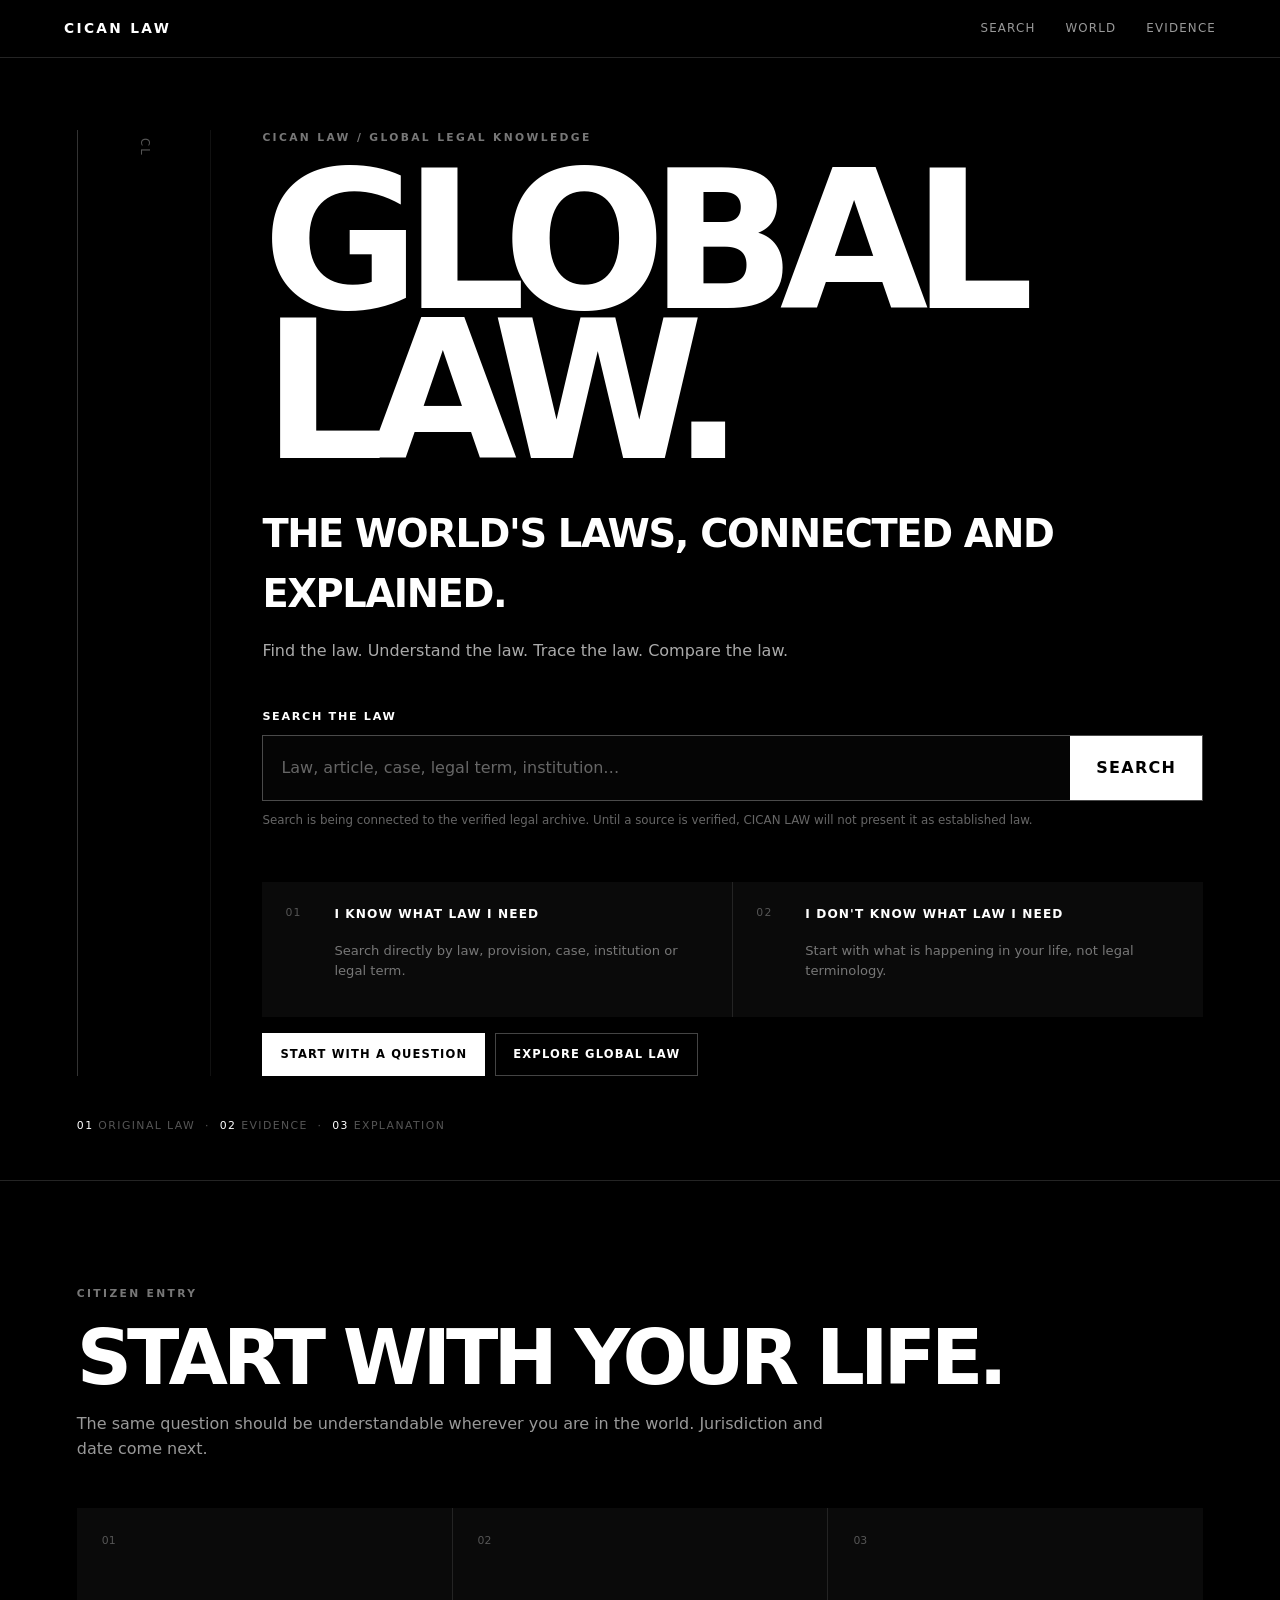
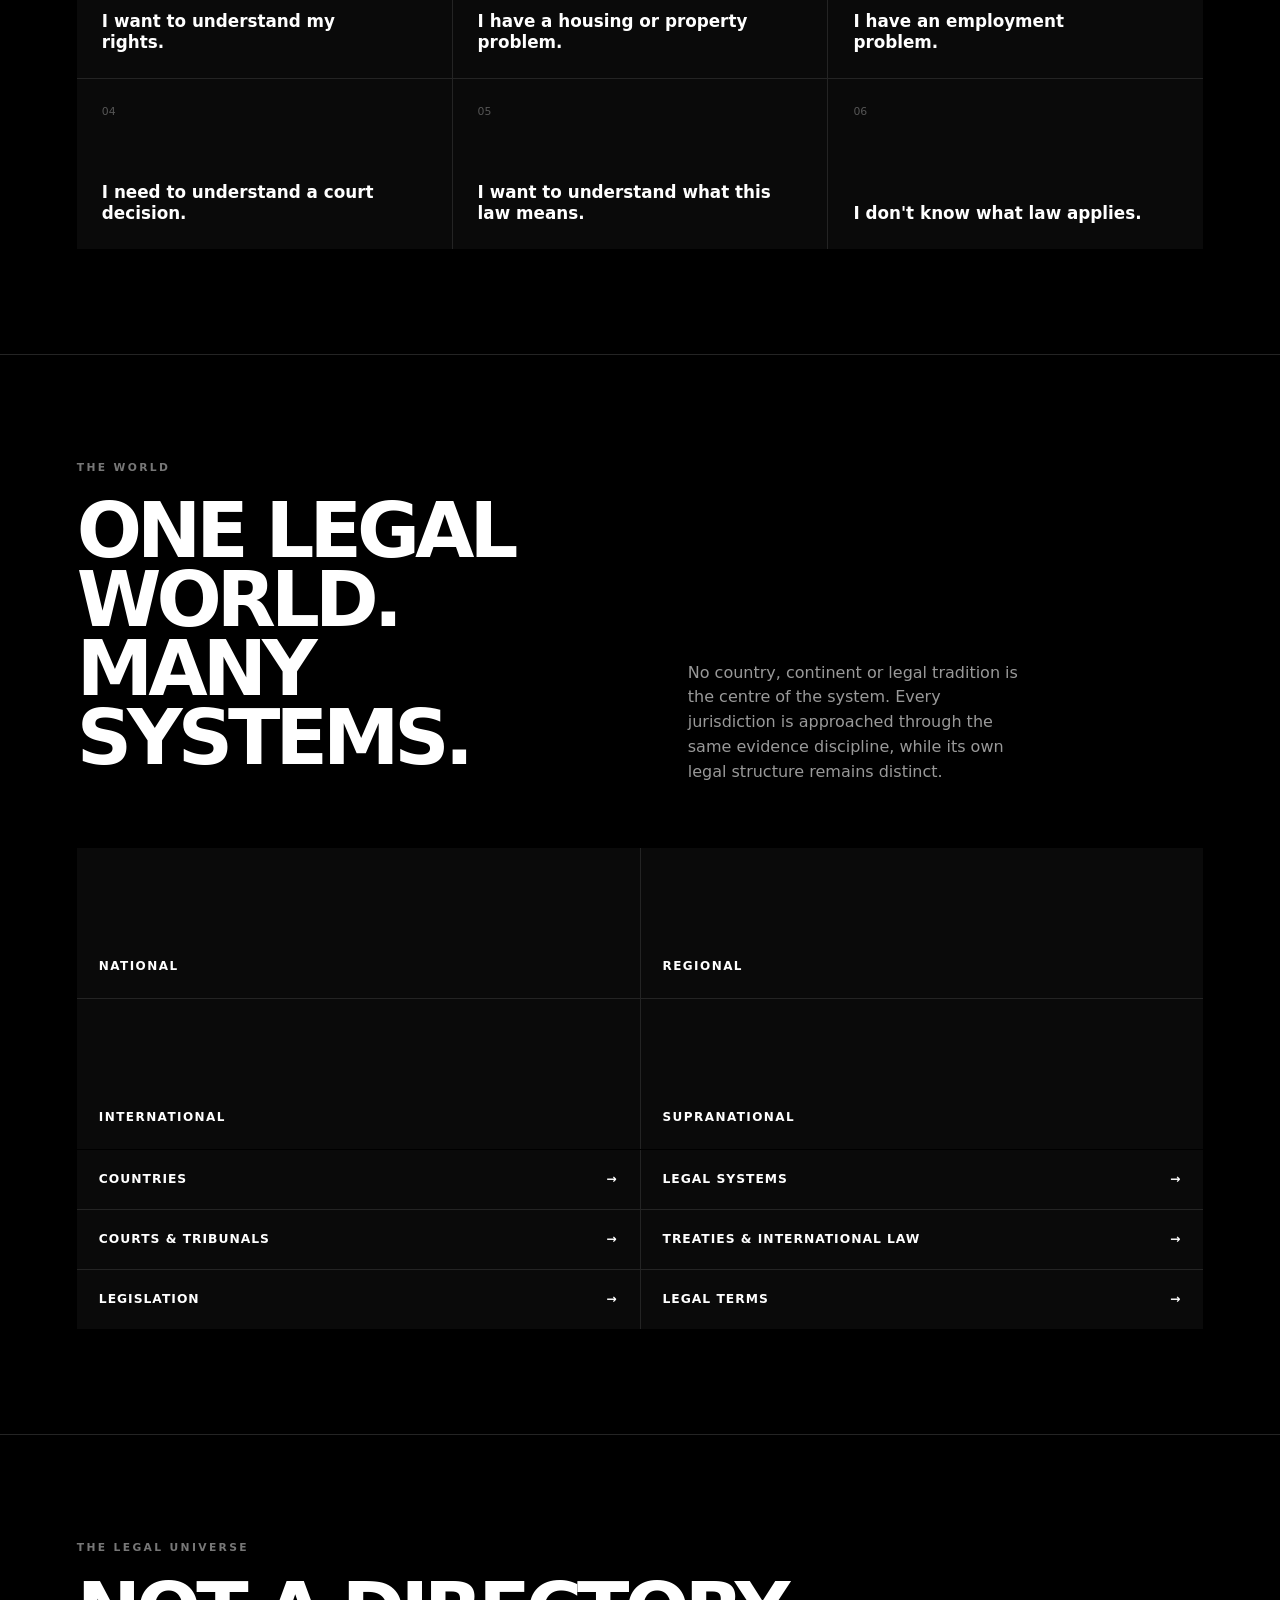
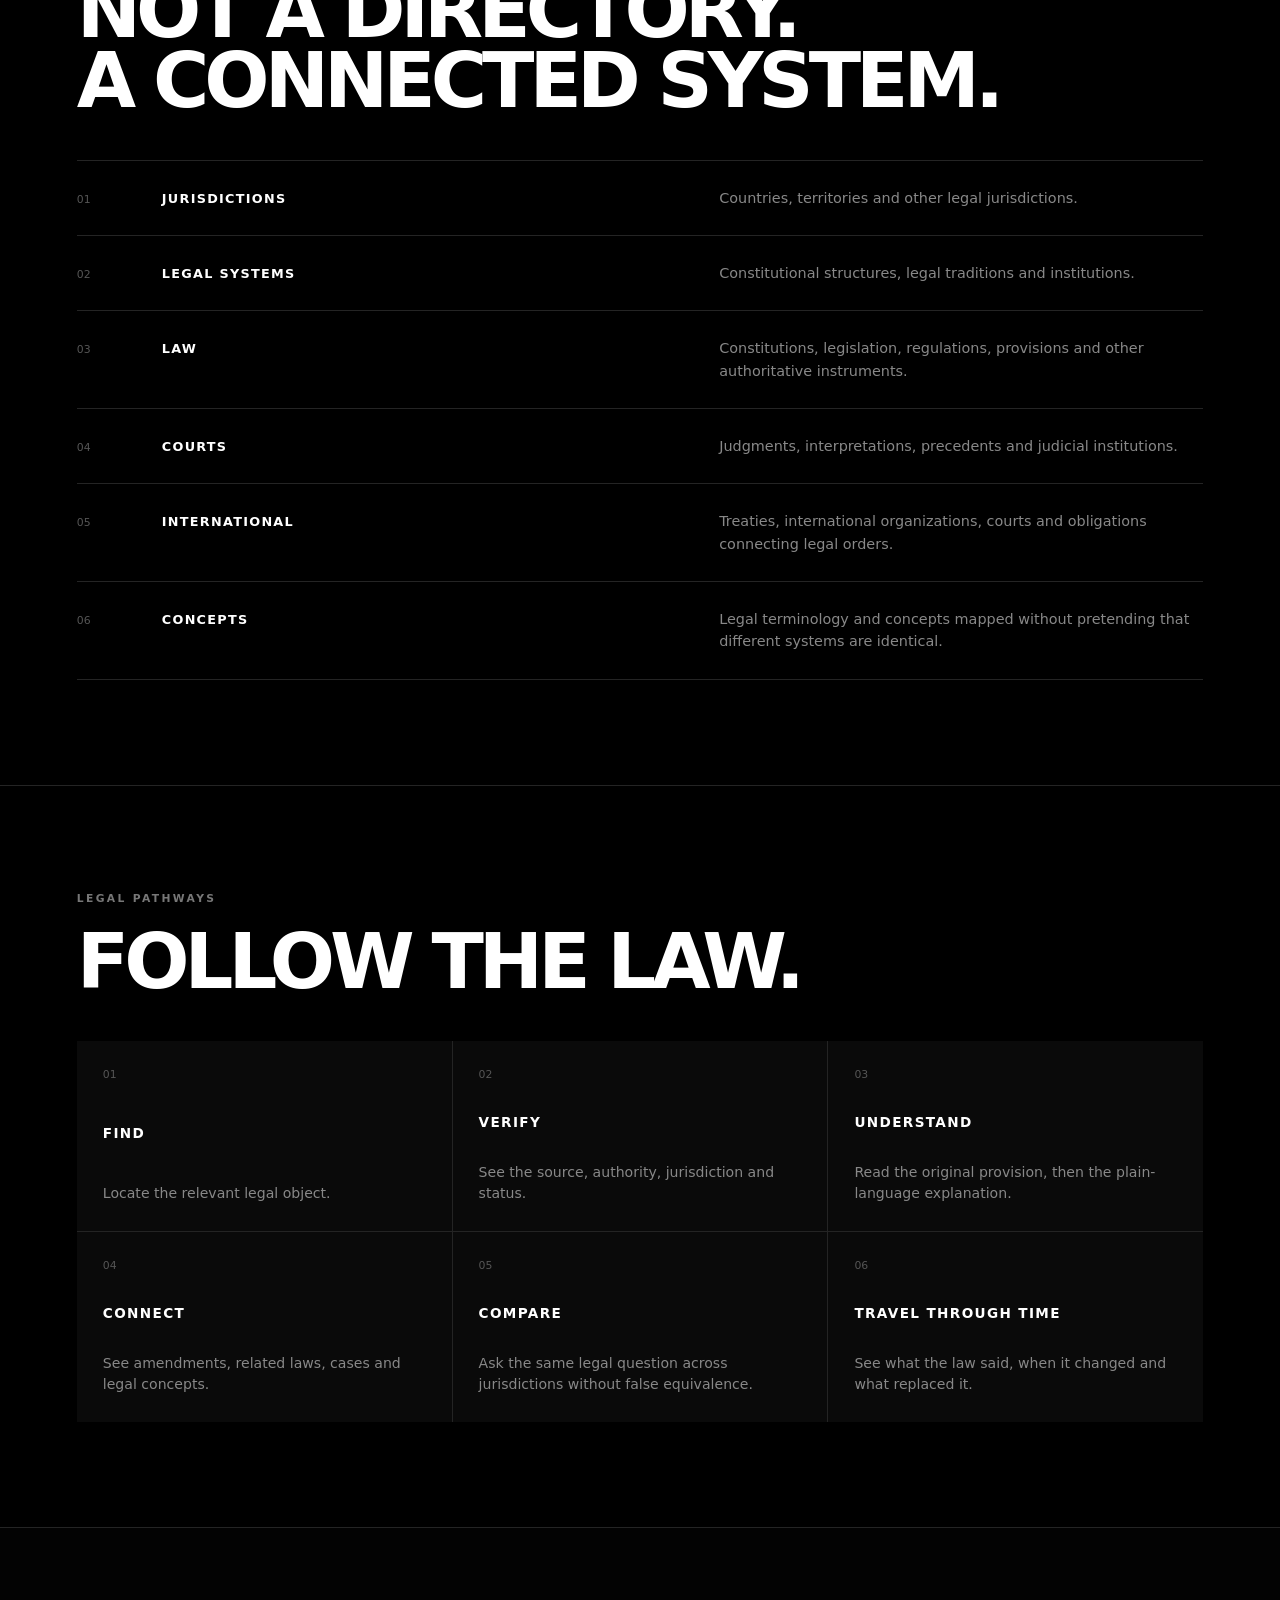
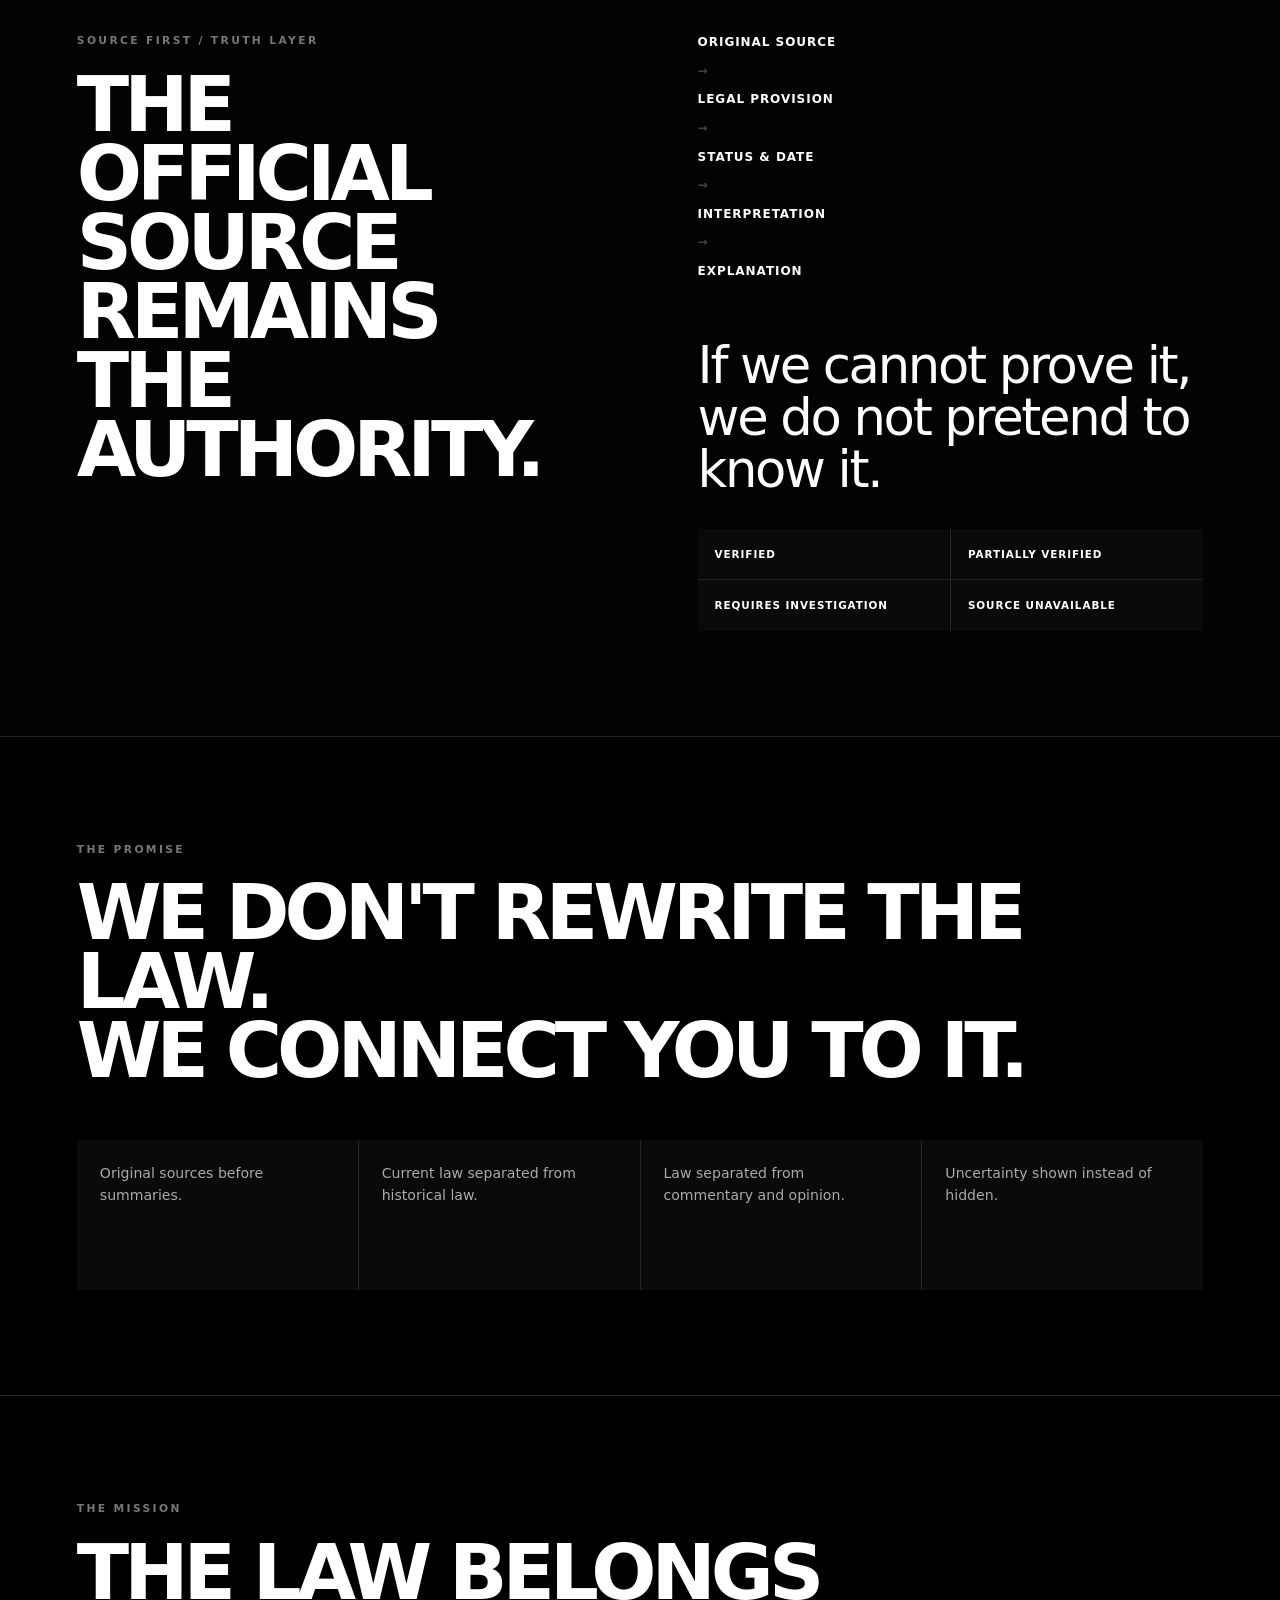
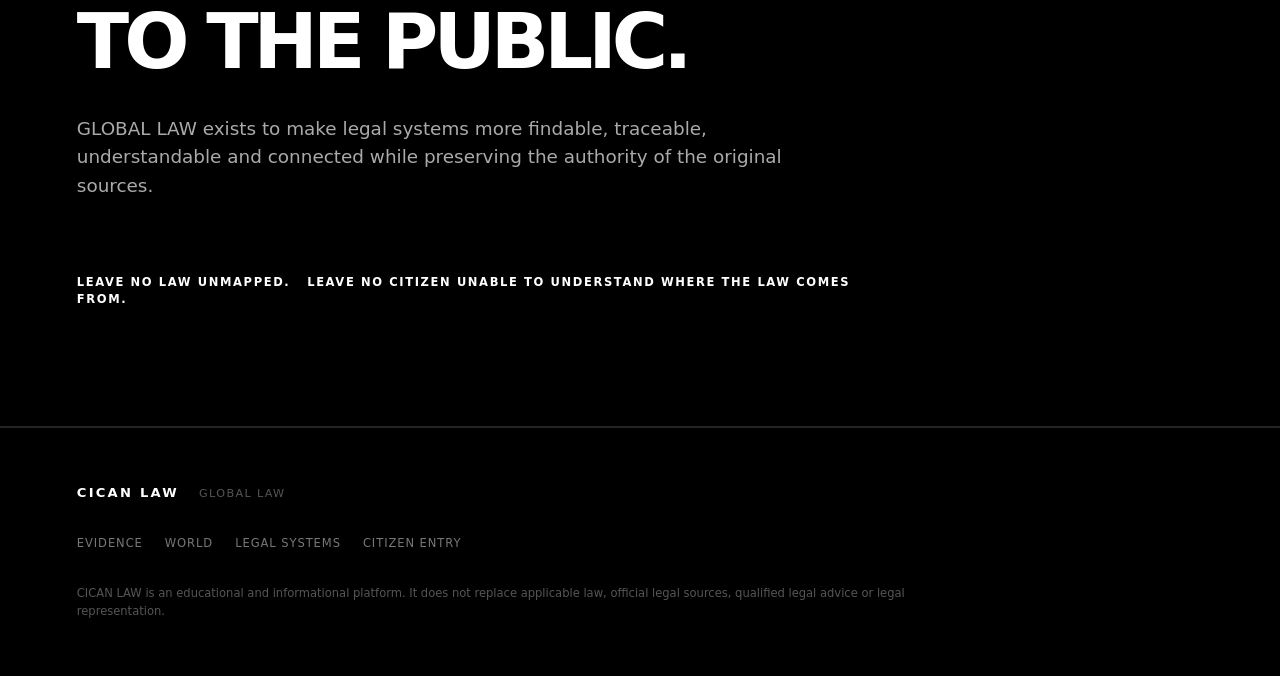
==== website/index.html @ ad29444d "Redesign CICAN LAW landing page as a truly global entry point" ====
<!doctype html>
<html lang="en">
<head>
  <meta charset="utf-8">
  <meta name="viewport" content="width=device-width, initial-scale=1">
  <meta name="description" content="CICAN LAW — GLOBAL LAW. The world's laws, connected and explained.">
  <meta name="theme-color" content="#000000">
  <meta property="og:title" content="CICAN LAW — GLOBAL LAW">
  <meta property="og:description" content="The world's laws, connected and explained.">
  <meta property="og:type" content="website">
  <title>CICAN LAW — GLOBAL LAW</title>
  <link rel="stylesheet" href="./styles.css">
</head>
<body>
  <a class="skip-link" href="#main">Skip to content</a>

  <header class="site-header">
    <a class="brand" href="./" aria-label="CICAN LAW home">CICAN LAW</a>
    <nav aria-label="Primary navigation">
      <a href="#search">Search</a>
      <a href="#world">World</a>
      <a href="#method">Evidence</a>
    </nav>
  </header>

  <main id="main">
    <section class="hero" aria-labelledby="hero-title">
      <div class="hero-grid">
        <div class="hero-mark" aria-hidden="true"><span>CL</span></div>
        <div class="hero-content">
          <p class="eyebrow">CICAN LAW / GLOBAL LEGAL KNOWLEDGE</p>
          <h1 id="hero-title">GLOBAL<br>LAW.</h1>
          <p class="hero-subtitle">THE WORLD'S LAWS, CONNECTED AND EXPLAINED.</p>
          <p class="hero-copy">Find the law. Understand the law. Trace the law. Compare the law.</p>

          <form id="search" class="search-console" role="search">
            <label for="law-search">Search the law</label>
            <div class="search-row">
              <input id="law-search" name="q" type="search" autocomplete="off" placeholder="Law, article, case, legal term, institution…" aria-describedby="search-note">
              <button type="submit">SEARCH</button>
            </div>
            <p id="search-note" class="search-note">Search is being connected to the verified legal archive. Until a source is verified, CICAN LAW will not present it as established law.</p>
            <p id="search-result" class="search-result" role="status" aria-live="polite"></p>
          </form>

          <div class="entry-modes" aria-label="Choose how to begin">
            <button class="entry-card" data-entry="search">
              <span class="entry-number">01</span>
              <strong>I KNOW WHAT LAW I NEED</strong>
              <span>Search directly by law, provision, case, institution or legal term.</span>
            </button>
            <button class="entry-card" data-entry="question">
              <span class="entry-number">02</span>
              <strong>I DON'T KNOW WHAT LAW I NEED</strong>
              <span>Start with what is happening in your life, not legal terminology.</span>
            </button>
          </div>

          <div class="hero-actions">
            <a class="button button-primary" href="#question">START WITH A QUESTION</a>
            <a class="button" href="#world">EXPLORE GLOBAL LAW</a>
          </div>
        </div>
      </div>
      <p class="trust-line"><span>01</span> ORIGINAL LAW &nbsp;·&nbsp; <span>02</span> EVIDENCE &nbsp;·&nbsp; <span>03</span> EXPLANATION</p>
    </section>

    <section id="question" class="section question-section" aria-labelledby="question-title">
      <div class="section-heading">
        <p class="eyebrow">CITIZEN ENTRY</p>
        <h2 id="question-title">START WITH YOUR LIFE.</h2>
        <p>The same question should be understandable wherever you are in the world. Jurisdiction and date come next.</p>
      </div>
      <div class="question-grid">
        <button class="question-card" data-query="I want to understand my rights"><span>01</span><strong>I want to understand my rights.</strong></button>
        <button class="question-card" data-query="I have a housing or property problem"><span>02</span><strong>I have a housing or property problem.</strong></button>
        <button class="question-card" data-query="I have an employment problem"><span>03</span><strong>I have an employment problem.</strong></button>
        <button class="question-card" data-query="I need to understand a court decision"><span>04</span><strong>I need to understand a court decision.</strong></button>
        <button class="question-card" data-query="I want to understand what this law means"><span>05</span><strong>I want to understand what this law means.</strong></button>
        <button class="question-card" data-query="I need to know what law applies to my situation"><span>06</span><strong>I don't know what law applies.</strong></button>
      </div>
    </section>

    <section id="world" class="section world-section" aria-labelledby="world-title">
      <div class="section-heading split-heading">
        <div>
          <p class="eyebrow">THE WORLD</p>
          <h2 id="world-title">ONE LEGAL WORLD.<br>MANY SYSTEMS.</h2>
        </div>
        <p>No country, continent or legal tradition is the centre of the system. Every jurisdiction is approached through the same evidence discipline, while its own legal structure remains distinct.</p>
      </div>
      <div class="world-map" aria-label="Global legal navigation">
        <div class="world-axis">NATIONAL</div>
        <div class="world-axis">REGIONAL</div>
        <div class="world-axis">INTERNATIONAL</div>
        <div class="world-axis">SUPRANATIONAL</div>
      </div>
      <div class="world-links">
        <a href="#legal-systems">COUNTRIES <span>→</span></a>
        <a href="#legal-systems">LEGAL SYSTEMS <span>→</span></a>
        <a href="#legal-systems">COURTS &amp; TRIBUNALS <span>→</span></a>
        <a href="#legal-systems">TREATIES &amp; INTERNATIONAL LAW <span>→</span></a>
        <a href="#legal-systems">LEGISLATION <span>→</span></a>
        <a href="#legal-systems">LEGAL TERMS <span>→</span></a>
      </div>
    </section>

    <section id="legal-systems" class="section systems-section" aria-labelledby="systems-title">
      <p class="eyebrow">THE LEGAL UNIVERSE</p>
      <h2 id="systems-title">NOT A DIRECTORY.<br>A CONNECTED SYSTEM.</h2>
      <div class="system-list">
        <div class="system-row"><span>01</span><strong>JURISDICTIONS</strong><p>Countries, territories and other legal jurisdictions.</p></div>
        <div class="system-row"><span>02</span><strong>LEGAL SYSTEMS</strong><p>Constitutional structures, legal traditions and institutions.</p></div>
        <div class="system-row"><span>03</span><strong>LAW</strong><p>Constitutions, legislation, regulations, provisions and other authoritative instruments.</p></div>
        <div class="system-row"><span>04</span><strong>COURTS</strong><p>Judgments, interpretations, precedents and judicial institutions.</p></div>
        <div class="system-row"><span>05</span><strong>INTERNATIONAL</strong><p>Treaties, international organizations, courts and obligations connecting legal orders.</p></div>
        <div class="system-row"><span>06</span><strong>CONCEPTS</strong><p>Legal terminology and concepts mapped without pretending that different systems are identical.</p></div>
      </div>
    </section>

    <section class="section pathways" aria-labelledby="pathways-title">
      <div class="section-heading">
        <p class="eyebrow">LEGAL PATHWAYS</p>
        <h2 id="pathways-title">FOLLOW THE LAW.</h2>
      </div>
      <div class="path-grid">
        <div><span>01</span><b>FIND</b><p>Locate the relevant legal object.</p></div>
        <div><span>02</span><b>VERIFY</b><p>See the source, authority, jurisdiction and status.</p></div>
        <div><span>03</span><b>UNDERSTAND</b><p>Read the original provision, then the plain-language explanation.</p></div>
        <div><span>04</span><b>CONNECT</b><p>See amendments, related laws, cases and legal concepts.</p></div>
        <div><span>05</span><b>COMPARE</b><p>Ask the same legal question across jurisdictions without false equivalence.</p></div>
        <div><span>06</span><b>TRAVEL THROUGH TIME</b><p>See what the law said, when it changed and what replaced it.</p></div>
      </div>
    </section>

    <section id="method" class="section evidence" aria-labelledby="evidence-title">
      <div class="evidence-layout">
        <div>
          <p class="eyebrow">SOURCE FIRST / TRUTH LAYER</p>
          <h2 id="evidence-title">THE OFFICIAL SOURCE REMAINS THE AUTHORITY.</h2>
        </div>
        <div>
          <p class="evidence-chain"><span>ORIGINAL SOURCE</span><i>→</i><span>LEGAL PROVISION</span><i>→</i><span>STATUS &amp; DATE</span><i>→</i><span>INTERPRETATION</span><i>→</i><span>EXPLANATION</span></p>
          <p class="large-note">If we cannot prove it, we do not pretend to know it.</p>
          <div class="status-grid">
            <span>VERIFIED</span><span>PARTIALLY VERIFIED</span><span>REQUIRES INVESTIGATION</span><span>SOURCE UNAVAILABLE</span>
          </div>
        </div>
      </div>
    </section>

    <section class="section promise" aria-labelledby="promise-title">
      <p class="eyebrow">THE PROMISE</p>
      <h2 id="promise-title">WE DON'T REWRITE THE LAW.<br>WE CONNECT YOU TO IT.</h2>
      <div class="promise-grid">
        <p>Original sources before summaries.</p>
        <p>Current law separated from historical law.</p>
        <p>Law separated from commentary and opinion.</p>
        <p>Uncertainty shown instead of hidden.</p>
      </div>
    </section>

    <section class="section mission" aria-labelledby="mission-title">
      <p class="eyebrow">THE MISSION</p>
      <h2 id="mission-title">THE LAW BELONGS<br>TO THE PUBLIC.</h2>
      <p>GLOBAL LAW exists to make legal systems more findable, traceable, understandable and connected while preserving the authority of the original sources.</p>
      <p class="mission-line">LEAVE NO LAW UNMAPPED. &nbsp; LEAVE NO CITIZEN UNABLE TO UNDERSTAND WHERE THE LAW COMES FROM.</p>
    </section>
  </main>

  <footer class="site-footer">
    <div class="footer-brand">
      <strong>CICAN LAW</strong>
      <span>GLOBAL LAW</span>
    </div>
    <nav aria-label="Footer navigation">
      <a href="#method">Evidence</a><a href="#world">World</a><a href="#legal-systems">Legal systems</a><a href="#question">Citizen entry</a>
    </nav>
    <p class="disclaimer">CICAN LAW is an educational and informational platform. It does not replace applicable law, official legal sources, qualified legal advice or legal representation.</p>
  </footer>
  <script src="./app.js"></script>
</body>
</html>
---- website/styles.css ----
:root{color-scheme:dark;--bg:#000;--fg:#fff;--muted:#a0a0a0;--dim:#686868;--line:#242424;--soft:#0a0a0a;--soft2:#0f0f0f}
*{box-sizing:border-box}
html{scroll-behavior:smooth}
body{margin:0;background:var(--bg);color:var(--fg);font-family:Inter,ui-sans-serif,system-ui,-apple-system,BlinkMacSystemFont,"Segoe UI",sans-serif;line-height:1.55}
a,button,input{font:inherit}a{color:inherit;text-decoration:none}button{color:inherit}
:focus-visible{outline:2px solid #fff;outline-offset:4px}
.skip-link{position:fixed;left:16px;top:-60px;z-index:100;padding:10px 14px;background:#fff;color:#000;font-weight:800}.skip-link:focus{top:16px}
.site-header{position:sticky;top:0;z-index:20;display:flex;justify-content:space-between;align-items:center;padding:18px 5vw;border-bottom:1px solid var(--line);background:rgba(0,0,0,.92);backdrop-filter:blur(12px)}
.brand{font-weight:850;letter-spacing:.17em;font-size:.86rem}.site-header nav{display:flex;gap:30px;color:#999;font-size:.74rem;text-transform:uppercase;letter-spacing:.1em}.site-header nav a:hover{color:#fff}
main{max-width:1440px;margin:auto}
.hero{min-height:calc(100vh - 65px);display:flex;flex-direction:column;justify-content:center;padding:8vh 6vw 5vh;border-bottom:1px solid var(--line)}
.hero-grid{display:grid;grid-template-columns:minmax(70px,1fr) minmax(0,7fr);gap:4vw;align-items:end}.hero-mark{align-self:stretch;min-height:420px;border-left:1px solid #333;border-right:1px solid #111;display:flex;align-items:flex-start;justify-content:center;padding-top:8px}.hero-mark span{font-size:.72rem;letter-spacing:.2em;color:#555;writing-mode:vertical-rl}
.hero-content{max-width:1100px}.eyebrow{margin:0 0 20px;color:#777;font-size:.67rem;font-weight:800;letter-spacing:.22em}.hero h1{margin:0;font-size:clamp(5.2rem,15vw,13rem);line-height:.78;letter-spacing:-.085em;font-weight:850}.hero-subtitle{max-width:900px;margin:38px 0 8px;font-size:clamp(1.35rem,3vw,2.55rem);font-weight:650;letter-spacing:-.035em}.hero-copy{color:#aaa;font-size:1rem}.search-console{max-width:980px;margin-top:44px}.search-console label{display:block;margin-bottom:9px;font-size:.7rem;font-weight:800;letter-spacing:.15em;text-transform:uppercase}.search-row{display:flex;border:1px solid #4a4a4a;background:#050505;transition:border-color .2s}.search-row:focus-within{border-color:#fff}.search-row input{min-width:0;flex:1;padding:20px 18px;background:transparent;color:#fff;border:0;outline:0}.search-row input::placeholder{color:#666}.search-row button{padding:0 26px;background:#fff;color:#000;border:0;font-weight:850;letter-spacing:.08em;cursor:pointer}.search-row button:hover{background:#ddd}.search-note{max-width:800px;margin:10px 0 0;color:#666;font-size:.74rem}.search-result{min-height:1.2em;margin:8px 0 0;color:#fff;font-size:.82rem}
.entry-modes{display:grid;grid-template-columns:repeat(2,minmax(0,1fr));gap:1px;background:var(--line);max-width:980px;margin-top:28px}.entry-card{min-height:135px;padding:23px;text-align:left;border:0;background:var(--soft);display:grid;grid-template-columns:34px 1fr;grid-template-rows:auto auto;column-gap:15px;cursor:pointer}.entry-card:hover{background:var(--soft2)}.entry-number{grid-row:1/3;color:#555;font-size:.68rem;letter-spacing:.12em}.entry-card strong{font-size:.76rem;letter-spacing:.09em}.entry-card span:last-child{color:#777;font-size:.82rem;margin-top:5px}
.hero-actions{display:flex;flex-wrap:wrap;gap:10px;margin-top:16px}.button{display:inline-block;padding:12px 17px;border:1px solid #444;font-size:.72rem;font-weight:850;letter-spacing:.1em}.button-primary{background:#fff;color:#000;border-color:#fff}.button:hover{border-color:#fff}.trust-line{margin:42px 0 0;color:#555;font-size:.68rem;letter-spacing:.13em}.trust-line span{color:#fff}
.section{padding:105px 6vw;border-bottom:1px solid var(--line)}.section-heading{max-width:950px}.section h2{margin:0 0 20px;font-size:clamp(2.8rem,6vw,6rem);line-height:.9;letter-spacing:-.065em}.section-heading>p:not(.eyebrow),.section>p:not(.eyebrow){max-width:780px;color:#999}
.question-grid{display:grid;grid-template-columns:repeat(3,minmax(0,1fr));gap:1px;background:var(--line);margin-top:46px}.question-card{min-height:170px;padding:25px;background:var(--soft);border:0;text-align:left;cursor:pointer;display:flex;flex-direction:column;justify-content:space-between}.question-card:hover{background:var(--soft2)}.question-card span{color:#555;font-size:.68rem}.question-card strong{max-width:300px;font-size:1.05rem;line-height:1.25}
.split-heading{display:grid;grid-template-columns:1.2fr .8fr;gap:8vw;align-items:end}.split-heading>p{margin:0 0 8px}
.world-map{display:grid;grid-template-columns:repeat(4,1fr);gap:1px;background:var(--line);margin-top:55px}.world-axis{min-height:150px;padding:22px;background:var(--soft);display:flex;align-items:flex-end;font-size:.75rem;font-weight:800;letter-spacing:.12em}.world-axis:nth-child(1){grid-column:span 2}.world-axis:nth-child(2){grid-column:span 2}.world-axis:nth-child(3){grid-column:span 2}.world-axis:nth-child(4){grid-column:span 2}
.world-links{display:grid;grid-template-columns:repeat(2,1fr);margin-top:1px;background:var(--line);gap:1px}.world-links a{padding:20px 22px;background:var(--soft);font-size:.77rem;font-weight:800;letter-spacing:.08em;display:flex;justify-content:space-between}.world-links a:hover{background:var(--soft2)}
.system-list{margin-top:45px;border-top:1px solid var(--line)}.system-row{display:grid;grid-template-columns:60px 1.1fr 1fr;gap:25px;padding:26px 0;border-bottom:1px solid var(--line);align-items:baseline}.system-row>span{color:#555;font-size:.68rem}.system-row strong{font-size:.8rem;letter-spacing:.1em}.system-row p{margin:0;color:#888;max-width:520px;font-size:.9rem}
.path-grid{display:grid;grid-template-columns:repeat(3,1fr);gap:1px;background:var(--line);margin-top:45px}.path-grid div{min-height:190px;padding:26px;background:var(--soft);display:flex;flex-direction:column;justify-content:space-between}.path-grid span{color:#555;font-size:.68rem}.path-grid b{font-size:.85rem;letter-spacing:.1em}.path-grid p{margin:0;color:#888;font-size:.88rem}
.evidence{background:#030303}.evidence-layout{display:grid;grid-template-columns:1fr 1fr;gap:9vw}.evidence-chain{display:flex;flex-direction:column;gap:10px;margin:0;color:#fff;font-size:.75rem;font-weight:800;letter-spacing:.08em}.evidence-chain i{font-style:normal;color:#444}.large-note{font-size:clamp(1.9rem,4vw,3.8rem);line-height:1.02;letter-spacing:-.045em;margin:58px 0 34px}.status-grid{display:grid;grid-template-columns:repeat(2,1fr);gap:1px;background:var(--line)}.status-grid span{padding:17px;background:var(--soft);font-size:.65rem;font-weight:850;letter-spacing:.09em}
.promise h2{max-width:1100px}.promise-grid{display:grid;grid-template-columns:repeat(4,1fr);gap:1px;background:var(--line);margin-top:55px}.promise-grid p{margin:0;min-height:150px;padding:23px;background:var(--soft);font-size:.88rem;color:#aaa}
.mission{min-height:70vh;display:flex;flex-direction:column;justify-content:center}.mission>p:not(.eyebrow){max-width:780px;font-size:1.15rem;color:#aaa}.mission-line{margin-top:55px!important;color:#fff!important;font-size:.72rem!important;font-weight:800;letter-spacing:.14em}
.site-footer{padding:55px 6vw;color:#777;border-top:1px solid var(--line)}.footer-brand{display:flex;align-items:baseline;gap:20px}.footer-brand strong{color:#fff;letter-spacing:.17em;font-size:.82rem}.footer-brand span{font-size:.7rem;letter-spacing:.12em;color:#555}.site-footer nav{display:flex;flex-wrap:wrap;gap:22px;margin:32px 0;font-size:.72rem;text-transform:uppercase;letter-spacing:.08em}.site-footer nav a:hover{color:#fff}.disclaimer{max-width:900px;margin:0;color:#555;font-size:.72rem}
@media(max-width:850px){.hero-grid{grid-template-columns:1fr}.hero-mark{display:none}.split-heading,.evidence-layout{grid-template-columns:1fr;gap:35px}.question-grid,.path-grid{grid-template-columns:repeat(2,1fr)}.promise-grid{grid-template-columns:repeat(2,1fr)}}
@media(max-width:620px){.site-header{padding:16px 5vw}.site-header nav{display:none}.hero{min-height:calc(100vh - 57px);padding-top:70px}.hero h1{font-size:clamp(4.4rem,22vw,7rem)}.hero-subtitle{margin-top:30px}.search-row{display:block}.search-row button{width:100%;padding:16px}.entry-modes,.question-grid,.path-grid,.promise-grid,.world-links{grid-template-columns:1fr}.world-map{grid-template-columns:1fr 1fr}.world-axis:nth-child(n){grid-column:span 1}.world-axis{min-height:120px}.system-row{grid-template-columns:36px 1fr}.system-row p{grid-column:2}.status-grid{grid-template-columns:1fr}.section{padding:72px 5vw}.section h2{font-size:clamp(2.6rem,13vw,4.8rem)}.evidence-chain{gap:8px}.mission-line{line-height:1.8}}
@media(prefers-reduced-motion:reduce){html{scroll-behavior:auto}}
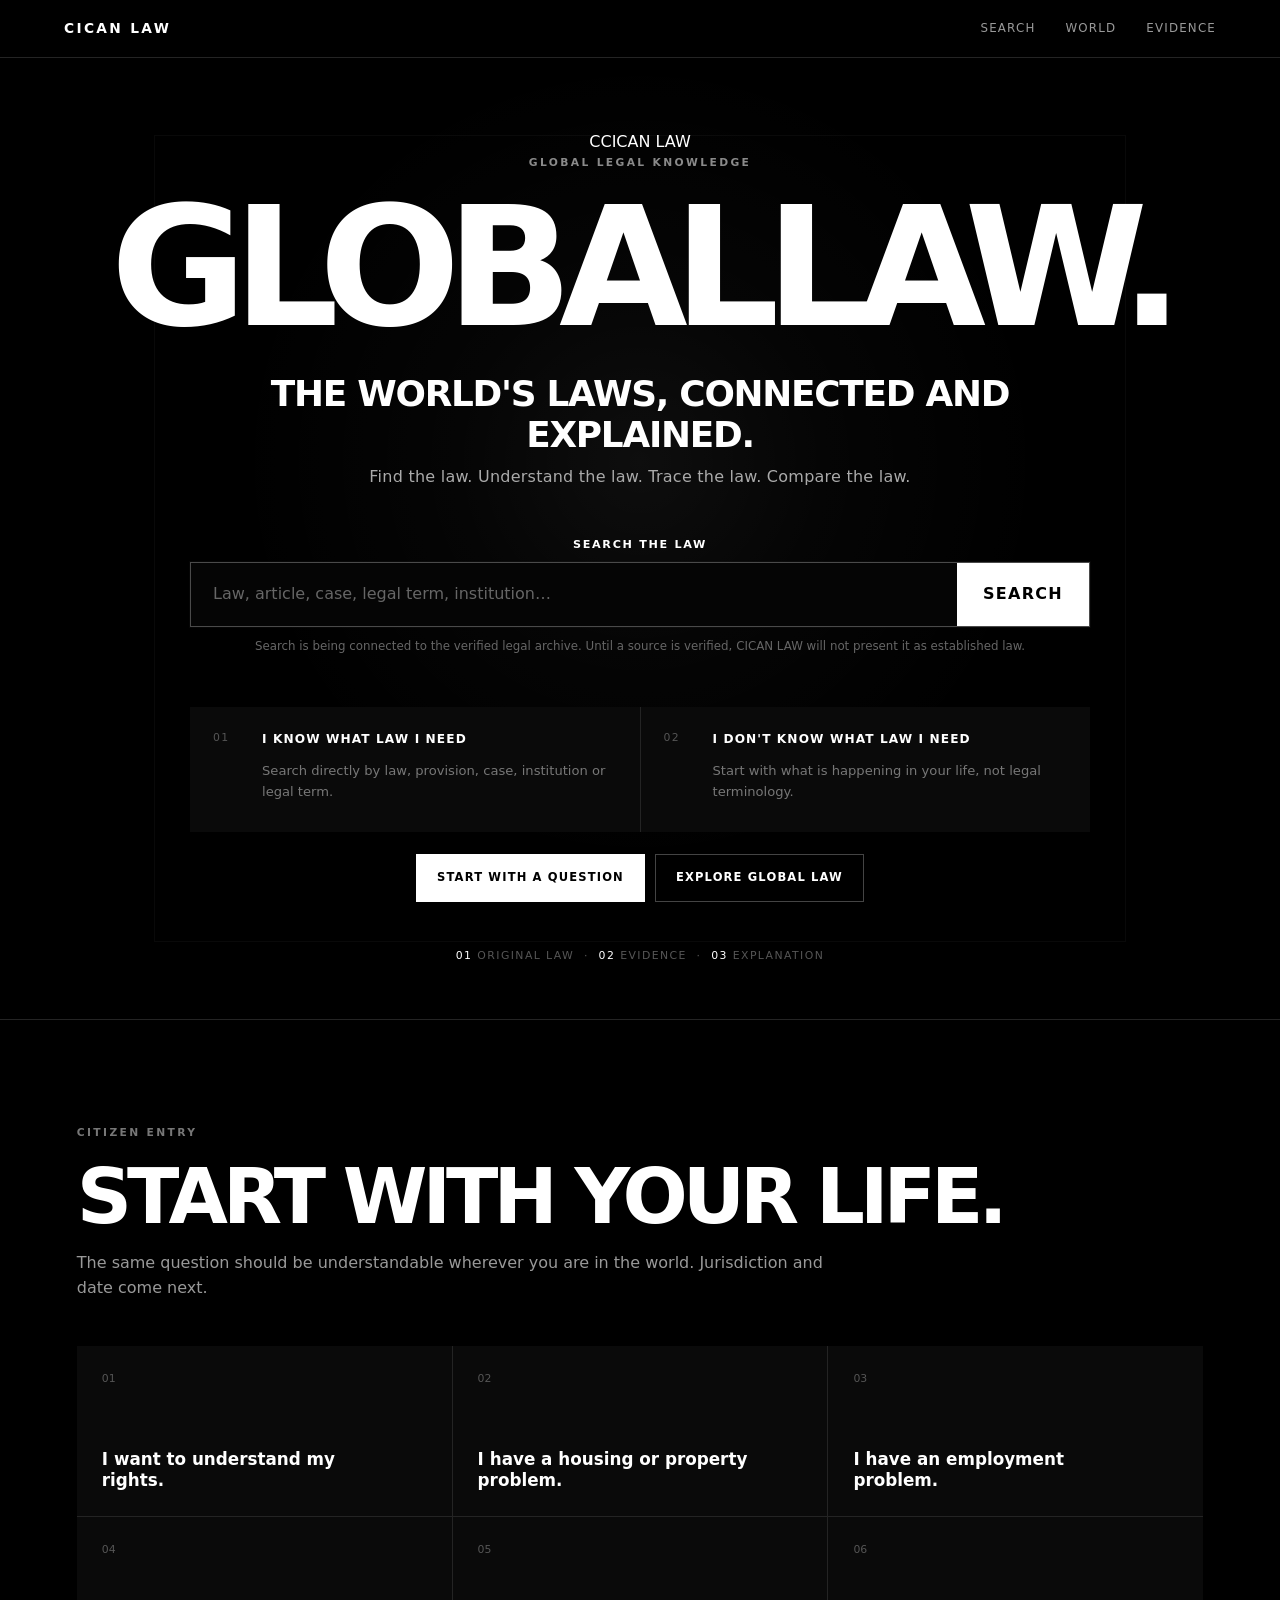
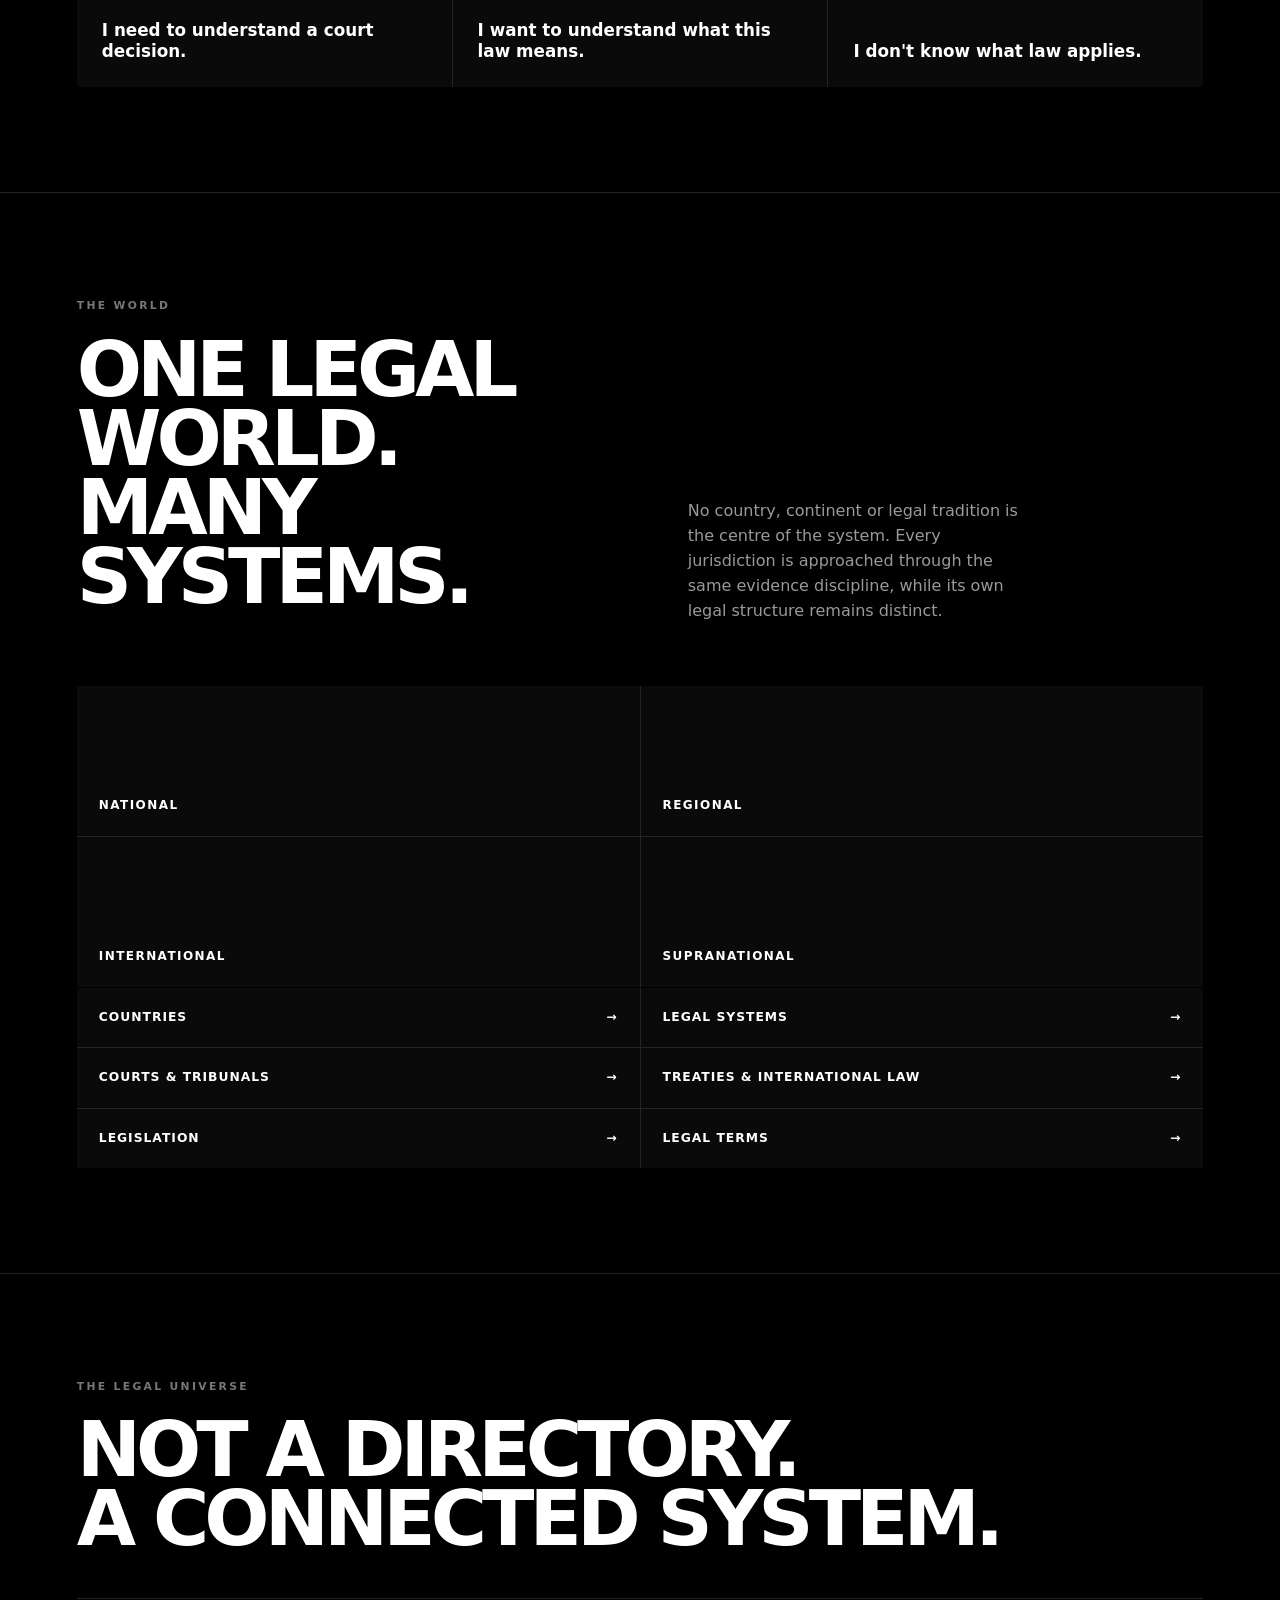
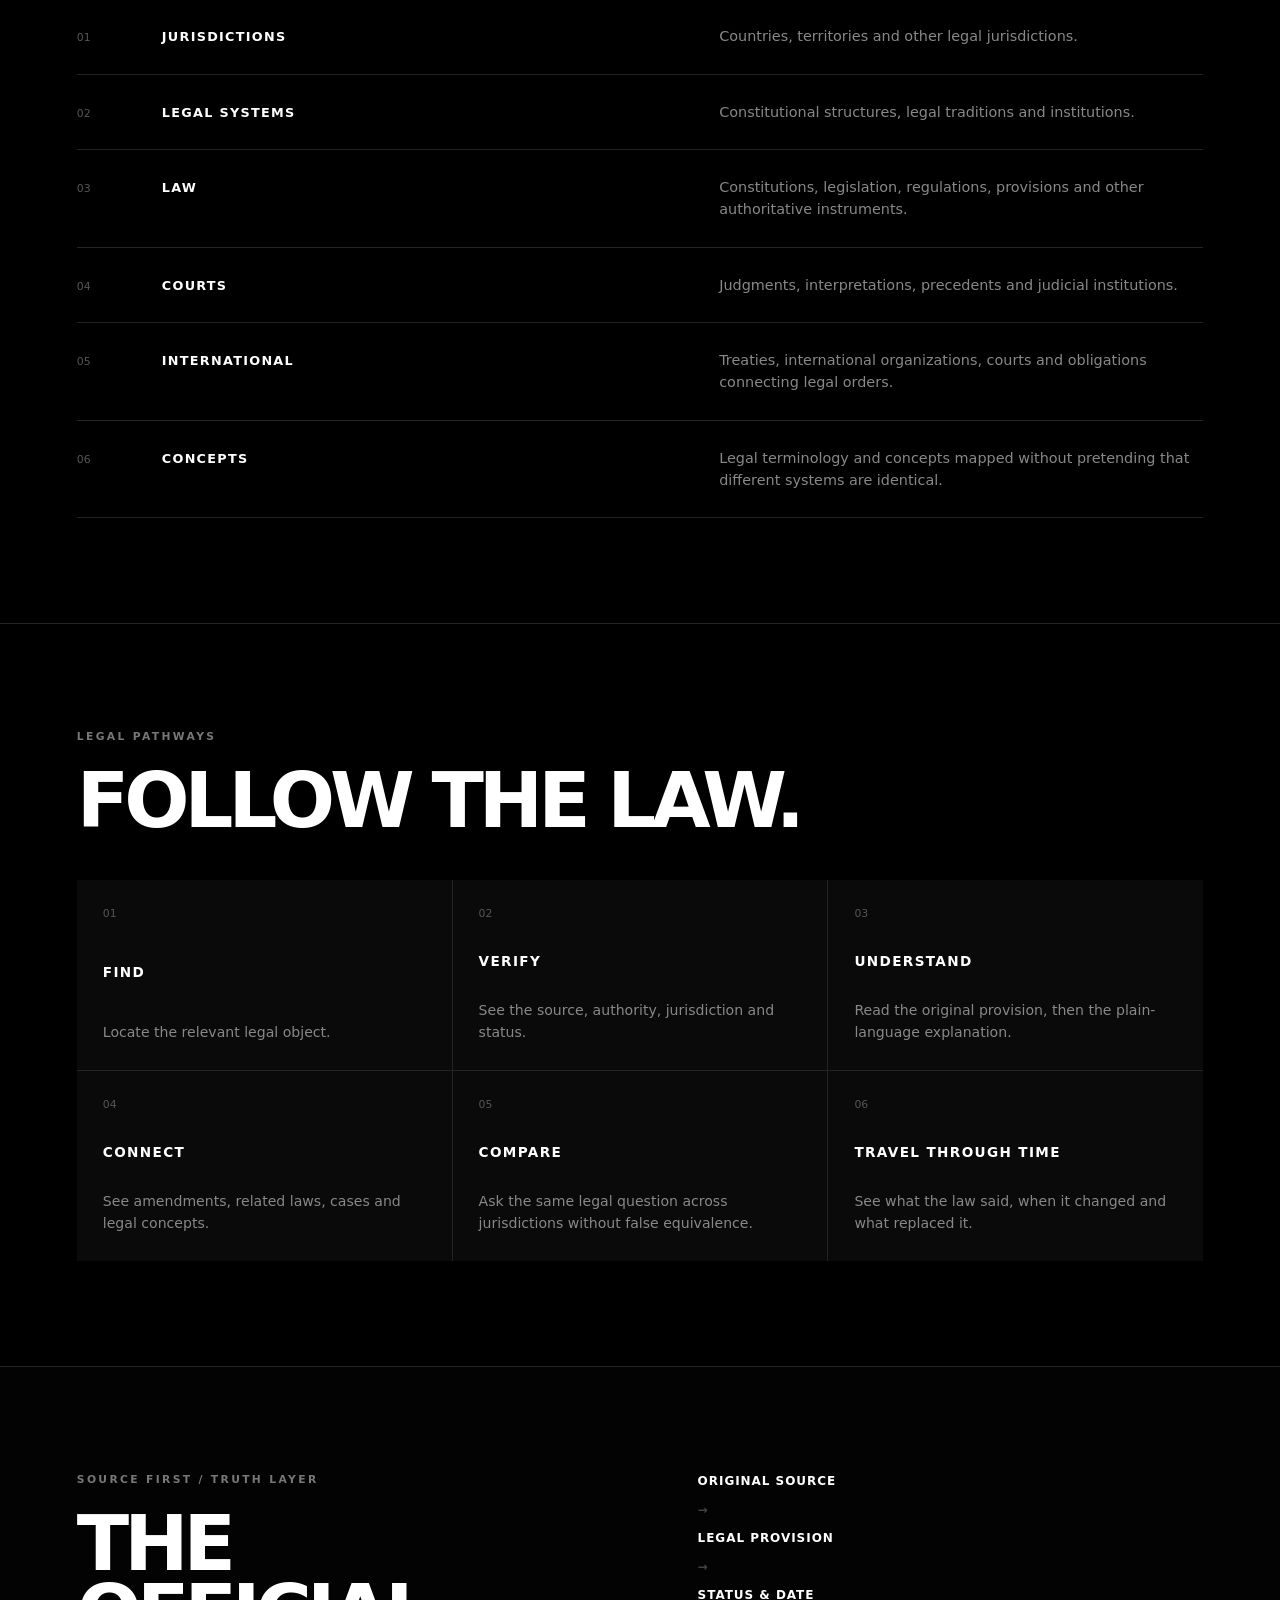
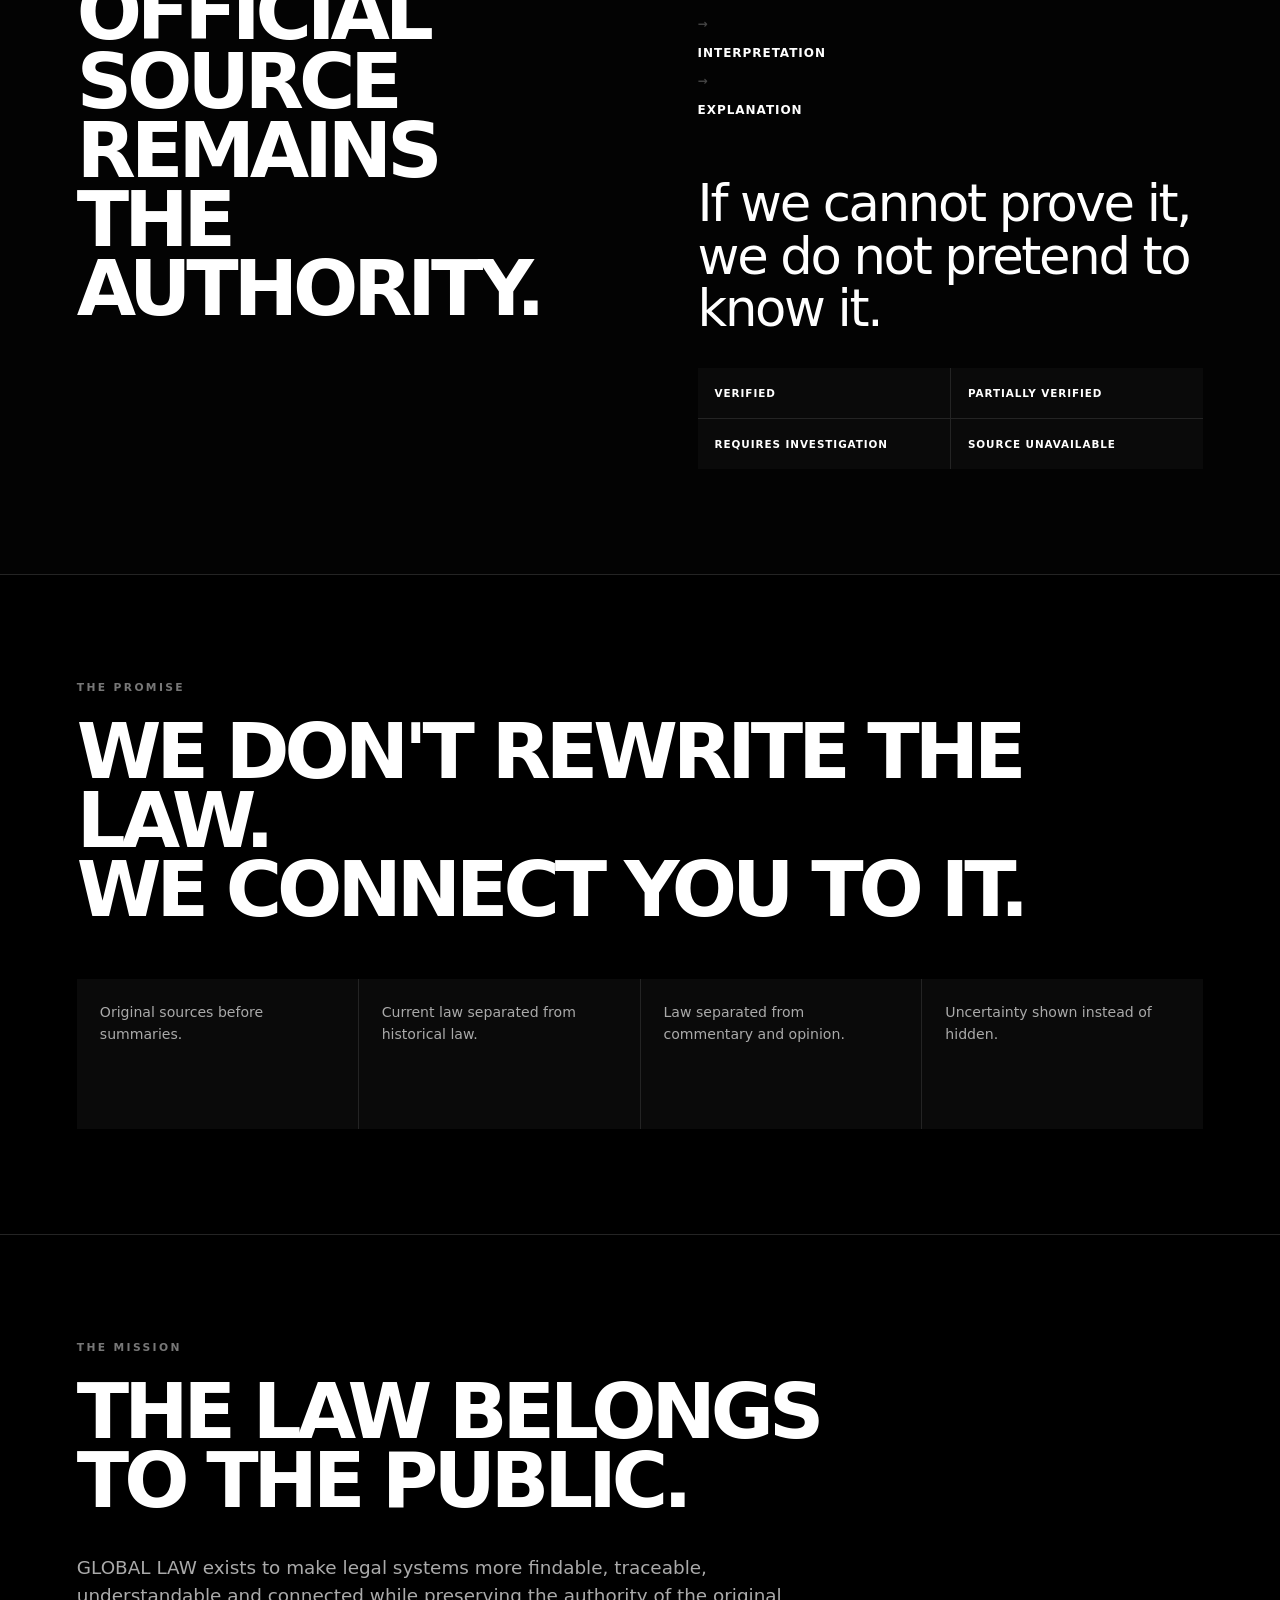
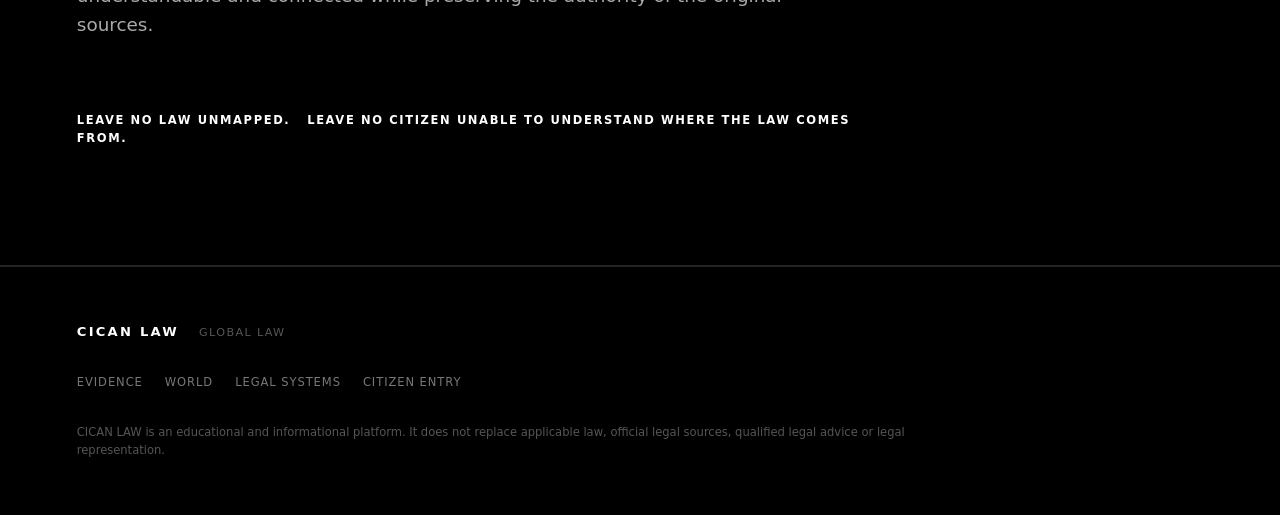
==== commit 7952aa07: "Refine centered CICAN LAW hero identity" ====
--- a/website/index.html
+++ b/website/index.html
@@ -26,9 +26,9 @@
   <main id="main">
     <section class="hero" aria-labelledby="hero-title">
       <div class="hero-grid">
-        <div class="hero-mark" aria-hidden="true"><span>CL</span></div>
         <div class="hero-content">
-          <p class="eyebrow">CICAN LAW / GLOBAL LEGAL KNOWLEDGE</p>
+          <div class="hero-logo" aria-hidden="true"><span class="hero-logo-mark">C</span><span class="hero-logo-name">CICAN LAW</span></div>
+          <p class="eyebrow">GLOBAL LEGAL KNOWLEDGE</p>
           <h1 id="hero-title">GLOBAL<br>LAW.</h1>
           <p class="hero-subtitle">THE WORLD'S LAWS, CONNECTED AND EXPLAINED.</p>
           <p class="hero-copy">Find the law. Understand the law. Trace the law. Compare the law.</p>
--- a/website/styles.css
+++ b/website/styles.css
@@ -1,7 +1,7 @@
 :root{color-scheme:dark;--bg:#000;--fg:#fff;--muted:#a0a0a0;--dim:#686868;--line:#242424;--soft:#0a0a0a;--soft2:#0f0f0f}
 *{box-sizing:border-box}
 html{scroll-behavior:smooth}
-body{margin:0;background:var(--bg);color:var(--fg);font-family:Inter,ui-sans-serif,system-ui,-apple-system,BlinkMacSystemFont,"Segoe UI",sans-serif;line-height:1.55}
+body{margin:0;background:var(--bg);color:var(--fg);font-family:Inter,ui-sans-serif,system-ui,-apple-system,"Segoe UI",sans-serif;line-height:1.55}
 a,button,input{font:inherit}a{color:inherit;text-decoration:none}button{color:inherit}
 :focus-visible{outline:2px solid #fff;outline-offset:4px}
 .skip-link{position:fixed;left:16px;top:-60px;z-index:100;padding:10px 14px;background:#fff;color:#000;font-weight:800}.skip-link:focus{top:16px}
@@ -27,3 +27,117 @@
 @media(max-width:850px){.hero-grid{grid-template-columns:1fr}.hero-mark{display:none}.split-heading,.evidence-layout{grid-template-columns:1fr;gap:35px}.question-grid,.path-grid{grid-template-columns:repeat(2,1fr)}.promise-grid{grid-template-columns:repeat(2,1fr)}}
 @media(max-width:620px){.site-header{padding:16px 5vw}.site-header nav{display:none}.hero{min-height:calc(100vh - 57px);padding-top:70px}.hero h1{font-size:clamp(4.4rem,22vw,7rem)}.hero-subtitle{margin-top:30px}.search-row{display:block}.search-row button{width:100%;padding:16px}.entry-modes,.question-grid,.path-grid,.promise-grid,.world-links{grid-template-columns:1fr}.world-map{grid-template-columns:1fr 1fr}.world-axis:nth-child(n){grid-column:span 1}.world-axis{min-height:120px}.system-row{grid-template-columns:36px 1fr}.system-row p{grid-column:2}.status-grid{grid-template-columns:1fr}.section{padding:72px 5vw}.section h2{font-size:clamp(2.6rem,13vw,4.8rem)}.evidence-chain{gap:8px}.mission-line{line-height:1.8}}
 @media(prefers-reduced-motion:reduce){html{scroll-behavior:auto}}
+
+/* CENTERED LANDING PAGE — CICAN LAW */
+.hero{
+  position:relative;
+  min-height:calc(100vh - 65px);
+  padding:8vh 5vw 6vh;
+  text-align:center;
+  overflow:hidden;
+  background:
+    radial-gradient(circle at 50% 42%, rgba(255,255,255,.055) 0, rgba(255,255,255,.018) 22%, transparent 48%),
+    #000;
+}
+.hero::before{
+  content:"";
+  position:absolute;
+  inset:8% 12%;
+  border:1px solid rgba(255,255,255,.035);
+  pointer-events:none;
+}
+.hero-grid{
+  display:block;
+  position:relative;
+  z-index:1;
+}
+.hero-mark{display:none}
+.hero-content{
+  max-width:1080px;
+  margin:0 auto;
+}
+.hero .eyebrow{
+  margin-bottom:24px;
+  color:#8a8a8a;
+}
+.hero h1{
+  font-size:clamp(4.8rem,13vw,11rem);
+  line-height:.86;
+  letter-spacing:-.085em;
+  white-space:nowrap;
+}
+.hero h1 br{display:none}
+.hero-subtitle{
+  max-width:900px;
+  margin:34px auto 10px;
+  font-size:clamp(1.25rem,2.8vw,2.25rem);
+  line-height:1.15;
+  letter-spacing:-.035em;
+}
+.hero-copy{
+  margin:0 auto;
+  color:#aaa;
+  font-size:1rem;
+  letter-spacing:.015em;
+}
+.search-console{
+  width:min(900px,100%);
+  margin:46px auto 0;
+  text-align:left;
+}
+.search-console label{text-align:center}
+.search-row{
+  min-height:62px;
+  box-shadow:0 0 0 1px rgba(255,255,255,.025);
+}
+.search-row input{
+  padding:19px 22px;
+  font-size:1rem;
+}
+.search-row button{
+  min-width:125px;
+}
+.search-note,.search-result{
+  text-align:center;
+  margin-left:auto;
+  margin-right:auto;
+}
+.entry-modes{
+  width:min(900px,100%);
+  margin:28px auto 0;
+  text-align:left;
+}
+.entry-card{
+  min-height:125px;
+  transition:background .2s ease,transform .2s ease;
+}
+.entry-card:hover{
+  transform:translateY(-2px);
+}
+.hero-actions{
+  justify-content:center;
+  margin-top:22px;
+}
+.button{
+  padding:14px 20px;
+}
+.trust-line{
+  position:relative;
+  z-index:1;
+  margin-top:46px;
+  text-align:center;
+}
+@media(max-width:620px){
+  .hero{
+    min-height:calc(100svh - 57px);
+    padding:70px 5vw 42px;
+  }
+  .hero::before{inset:5% 2%}
+  .hero h1{
+    font-size:clamp(4rem,20vw,6.5rem);
+    white-space:normal;
+  }
+  .hero-subtitle{margin-top:27px}
+  .search-console{margin-top:38px}
+  .entry-card{text-align:left}
+}
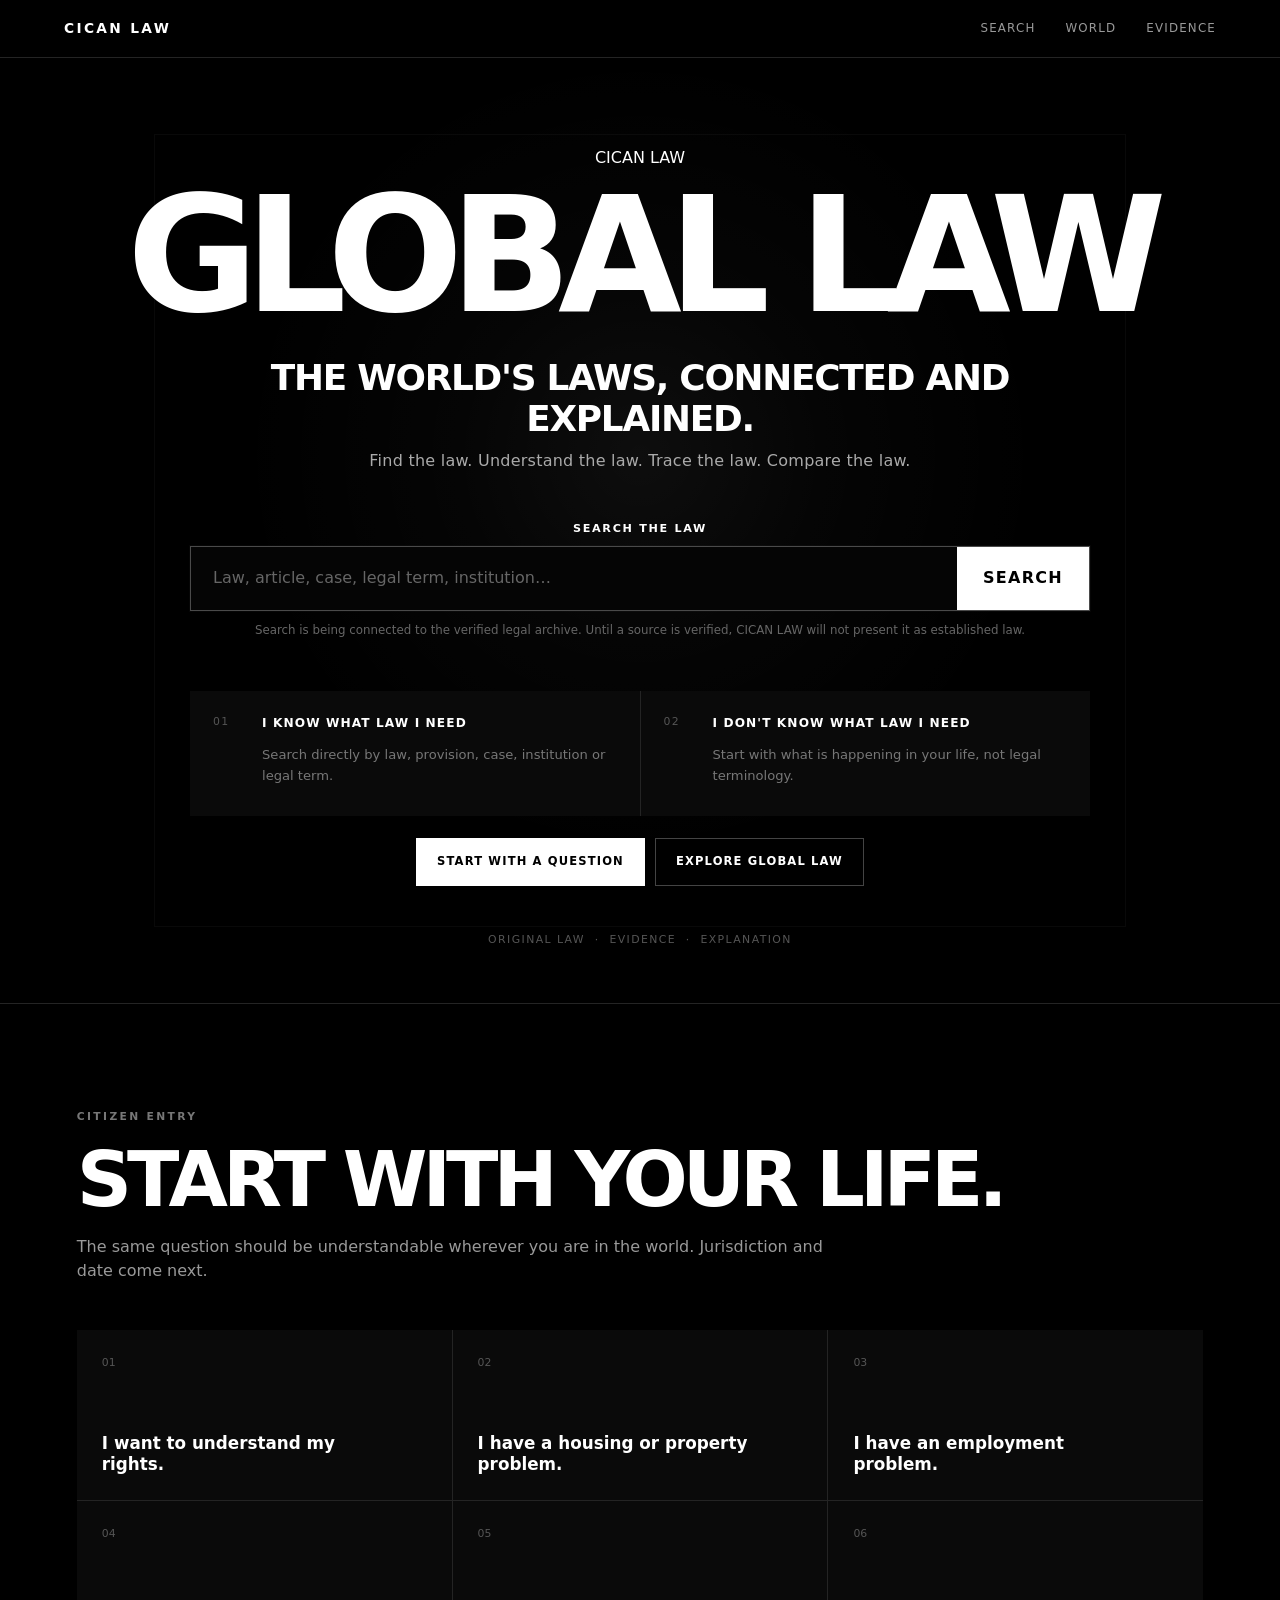
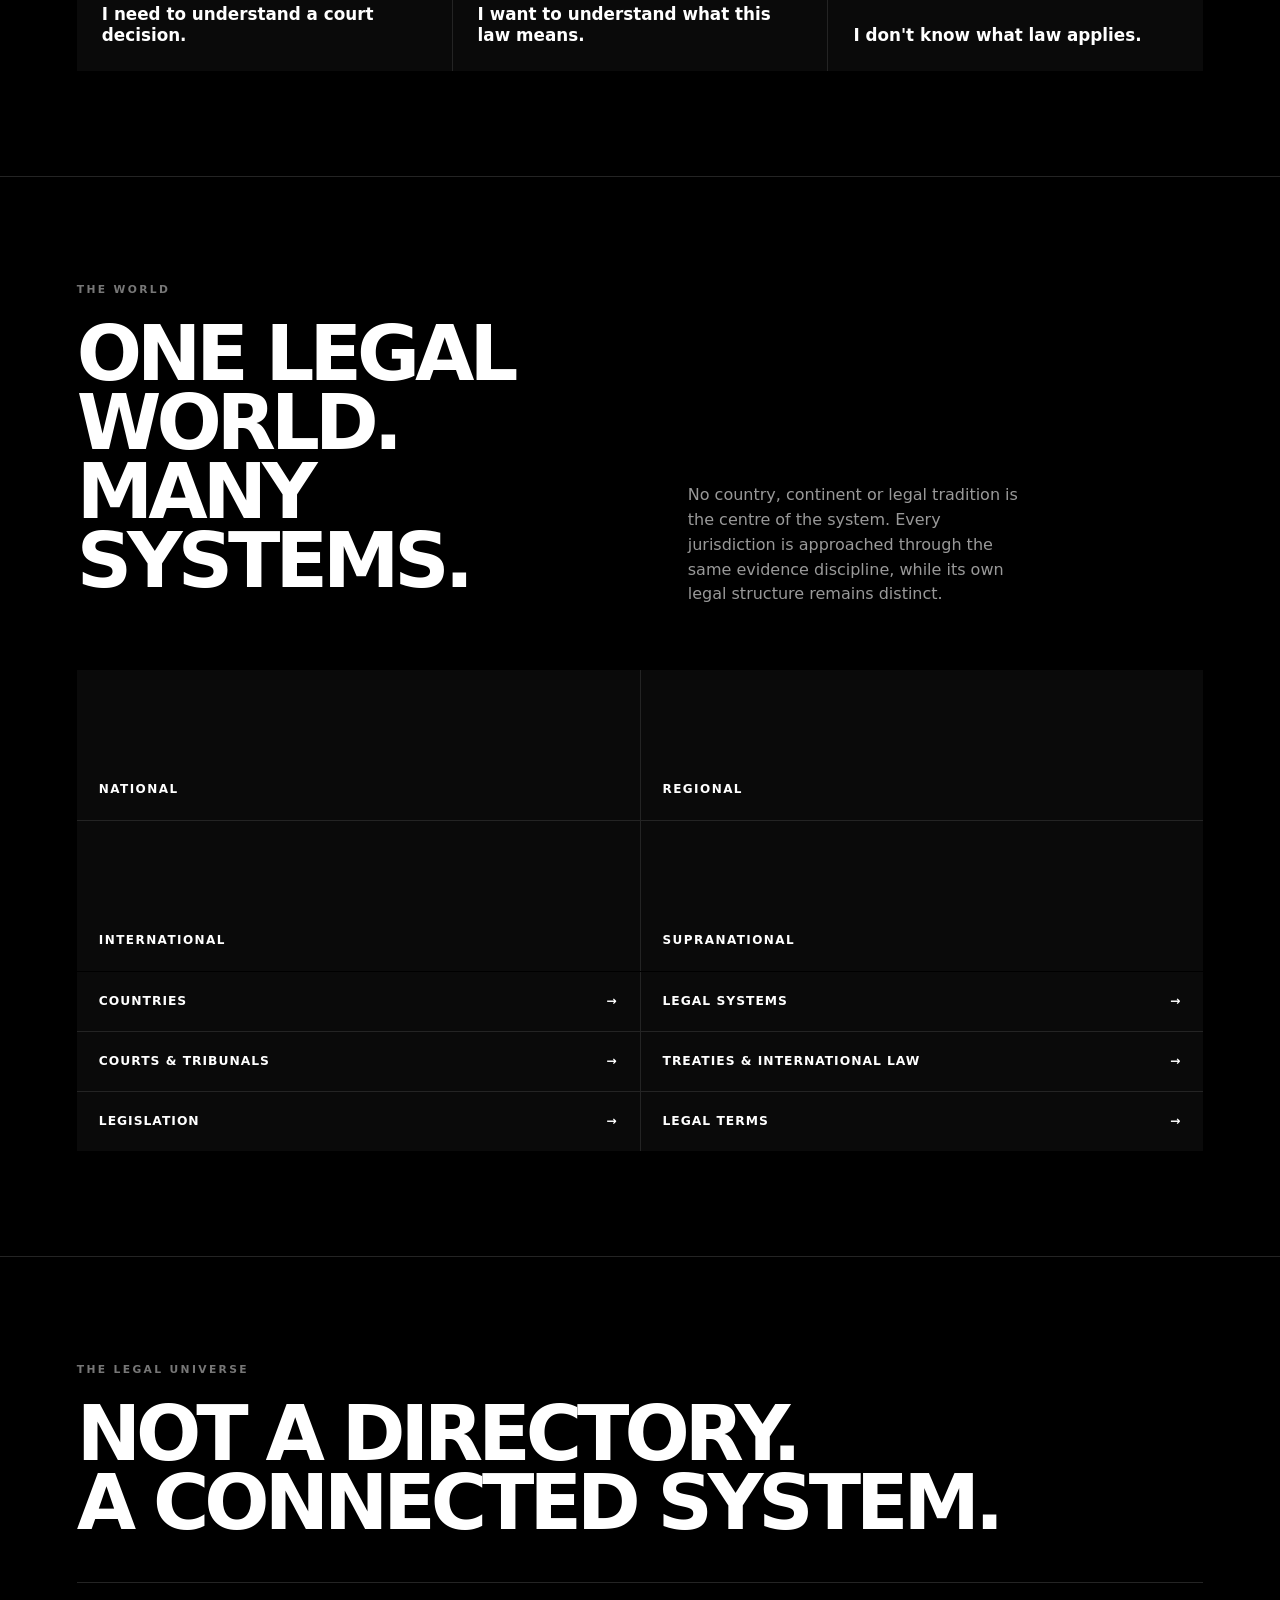
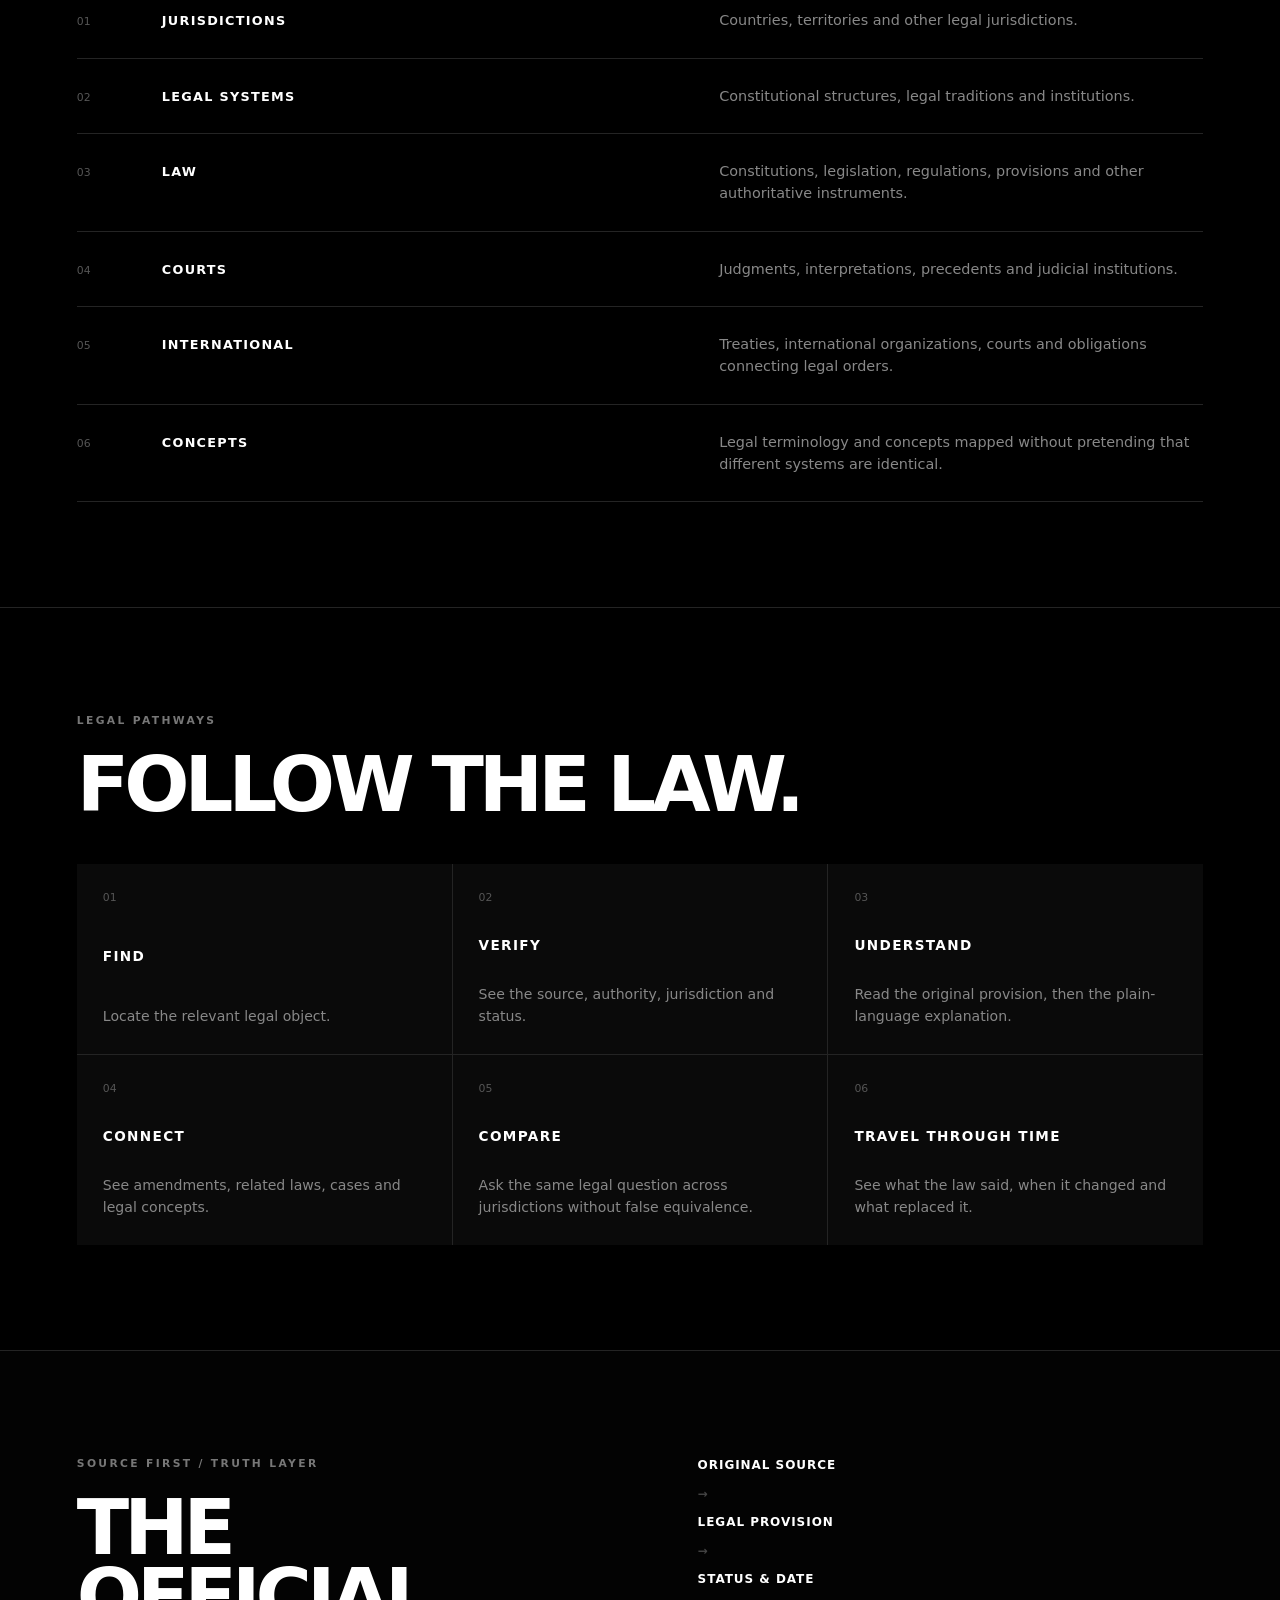
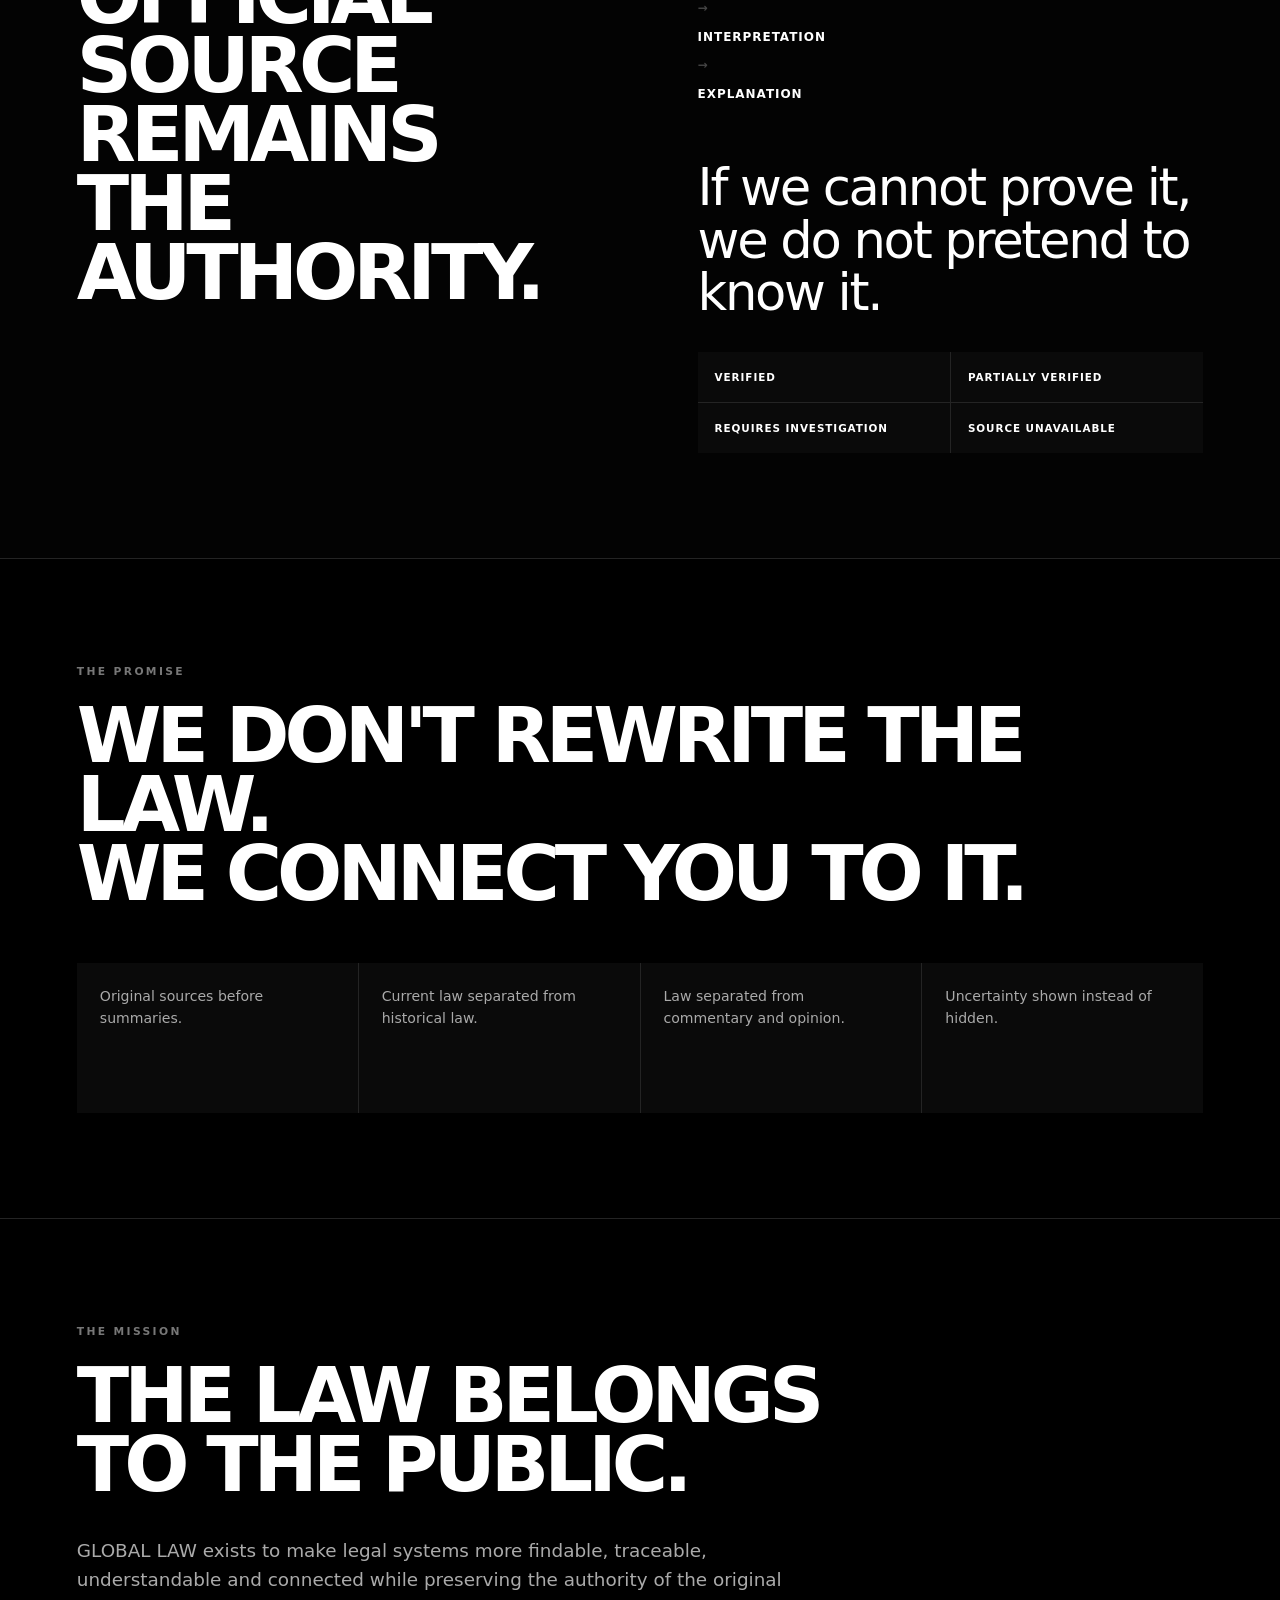
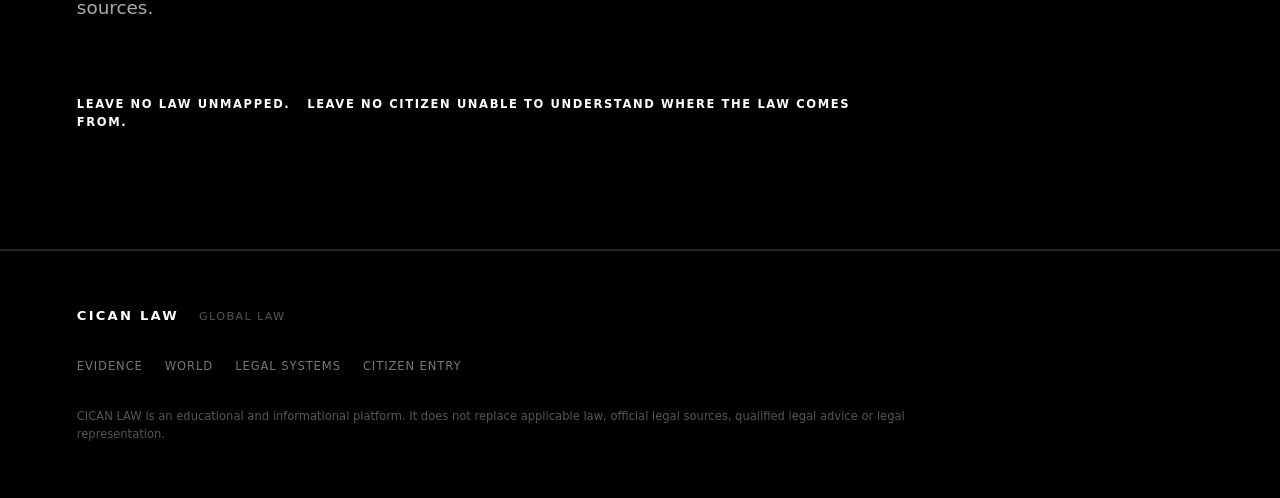
==== commit 0004e3b5: "Simplify CICAN LAW landing page identity" ====
--- a/website/index.html
+++ b/website/index.html
@@ -27,9 +27,8 @@
     <section class="hero" aria-labelledby="hero-title">
       <div class="hero-grid">
         <div class="hero-content">
-          <div class="hero-logo" aria-hidden="true"><span class="hero-logo-mark">C</span><span class="hero-logo-name">CICAN LAW</span></div>
-          <p class="eyebrow">GLOBAL LEGAL KNOWLEDGE</p>
-          <h1 id="hero-title">GLOBAL<br>LAW.</h1>
+          <p class="hero-brand">CICAN LAW</p>
+          <h1 id="hero-title">GLOBAL LAW</h1>
           <p class="hero-subtitle">THE WORLD'S LAWS, CONNECTED AND EXPLAINED.</p>
           <p class="hero-copy">Find the law. Understand the law. Trace the law. Compare the law.</p>
 
@@ -62,7 +61,7 @@
           </div>
         </div>
       </div>
-      <p class="trust-line"><span>01</span> ORIGINAL LAW &nbsp;·&nbsp; <span>02</span> EVIDENCE &nbsp;·&nbsp; <span>03</span> EXPLANATION</p>
+      <p class="trust-line">ORIGINAL LAW &nbsp;·&nbsp; EVIDENCE &nbsp;·&nbsp; EXPLANATION</p>
     </section>
 
     <section id="question" class="section question-section" aria-labelledby="question-title">
--- a/website/styles.css
+++ b/website/styles.css
@@ -141,3 +141,30 @@
   .search-console{margin-top:38px}
   .entry-card{text-align:left}
 }
+
+/* FINAL CENTERED HERO REFINEMENT */
+.hero{display:flex!important;align-items:center!important;text-align:center!important}
+.hero-grid{display:block!important;width:100%!important}
+.hero-content{width:min(1080px,100%)!important;margin:0 auto!important;display:flex!important;flex-direction:column!important;align-items:center!important}
+.hero-mark{display:none!important}
+.hero-logo{display:flex;align-items:center;justify-content:center;gap:12px;margin:0 auto 26px;color:#fff}
+.hero-logo-mark{display:grid;place-items:center;width:34px;height:34px;border:1px solid #777;border-radius:50%;font-size:.85rem;font-weight:800;letter-spacing:0}
+.hero-logo-name{font-size:.78rem;font-weight:800;letter-spacing:.2em}
+.hero .eyebrow{text-align:center!important;margin:0 0 20px!important;color:#777}
+.hero h1{text-align:center!important;font-size:clamp(4.2rem,12.5vw,10.5rem)!important;line-height:.86!important;letter-spacing:-.085em!important;white-space:nowrap!important;margin:0 auto!important}
+.hero-subtitle{text-align:center!important;margin:32px auto 10px!important;max-width:920px!important}
+.hero-copy{text-align:center!important;margin:0 auto!important;max-width:720px!important}
+.search-console{text-align:center!important;margin-left:auto!important;margin-right:auto!important}
+.search-console label{text-align:center!important}
+.entry-modes{text-align:left!important;margin-left:auto!important;margin-right:auto!important}
+.hero-actions{justify-content:center!important}
+.trust-line{text-align:center!important;margin-left:auto!important;margin-right:auto!important}
+@media(max-width:620px){
+  .hero{padding-left:20px!important;padding-right:20px!important}
+  .hero-logo{margin-bottom:22px}
+  .hero-logo-mark{width:30px;height:30px}
+  .hero-logo-name{font-size:.7rem;letter-spacing:.17em}
+  .hero h1{font-size:clamp(3.65rem,14vw,6.5rem)!important;white-space:nowrap!important;letter-spacing:-.09em!important}
+  .hero-subtitle{font-size:clamp(1.05rem,5vw,1.55rem)!important;line-height:1.2!important}
+  .hero-copy{font-size:.94rem;max-width:360px}
+}
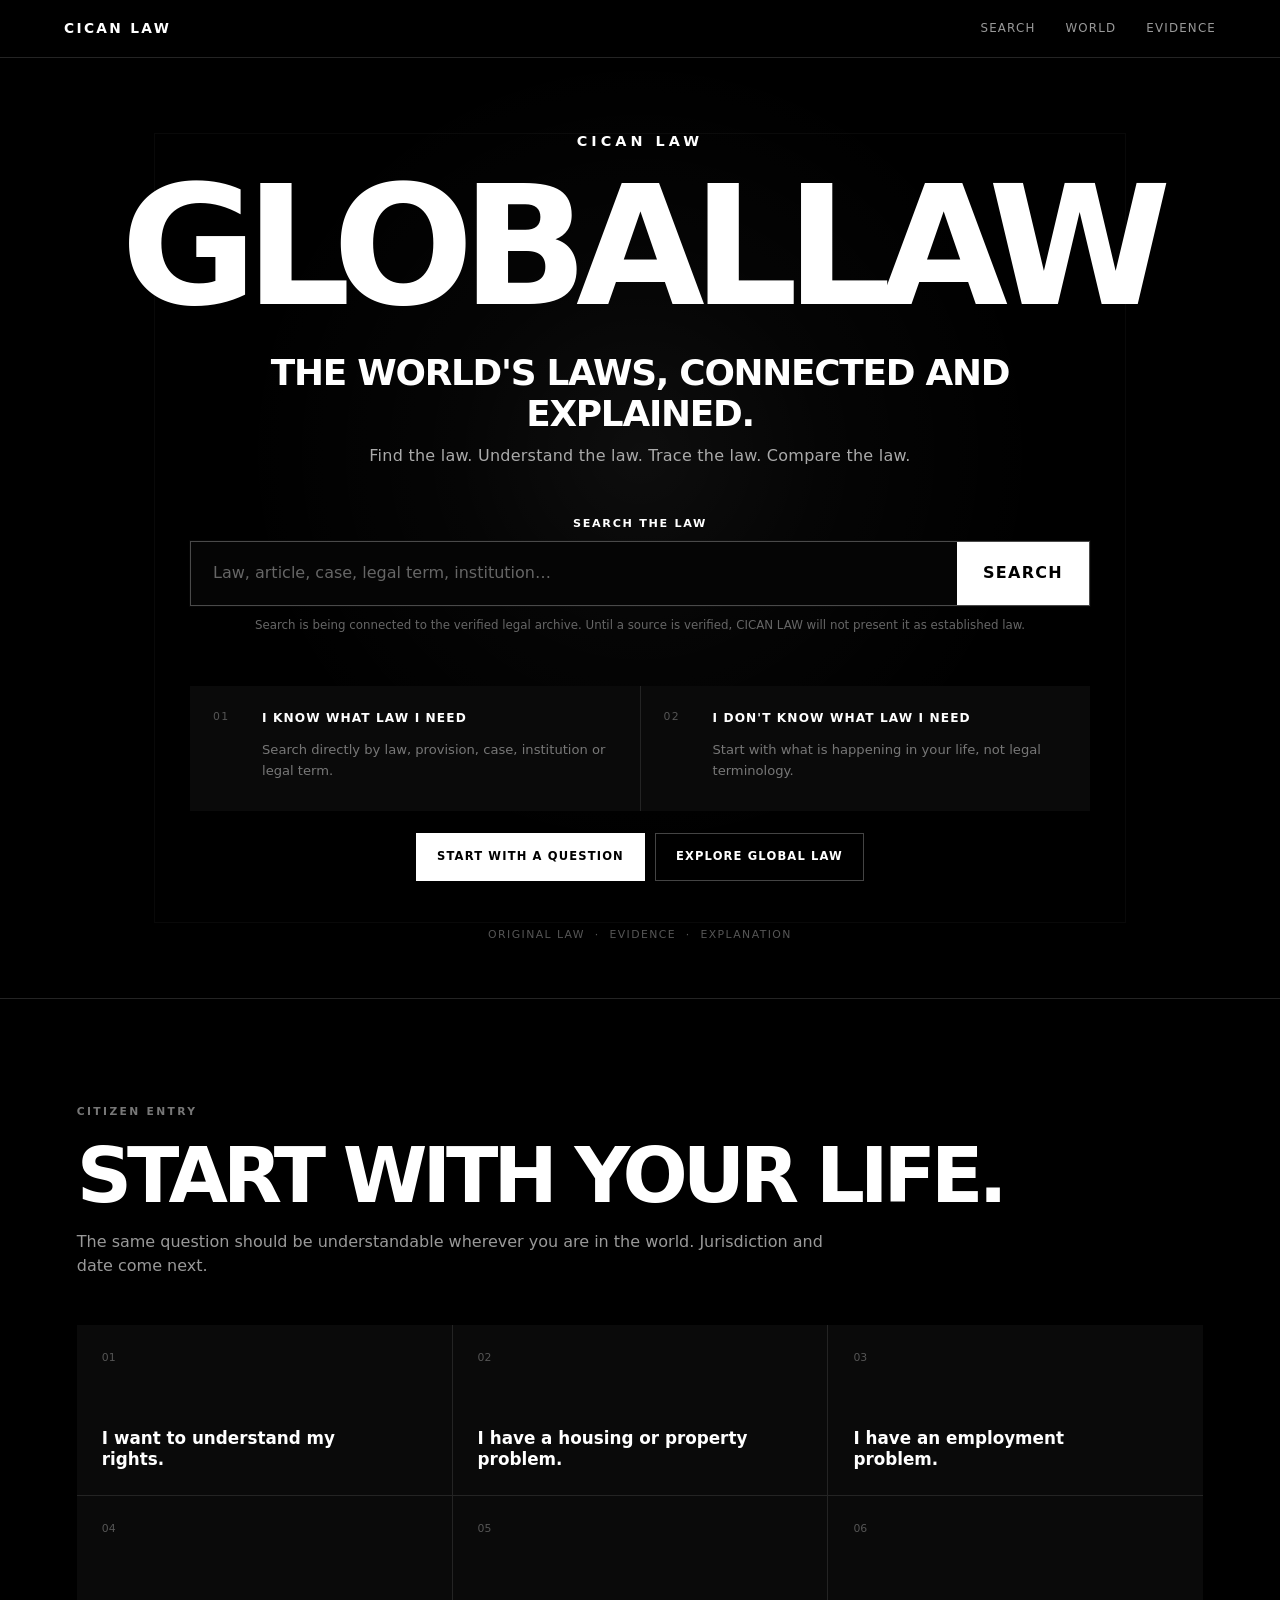
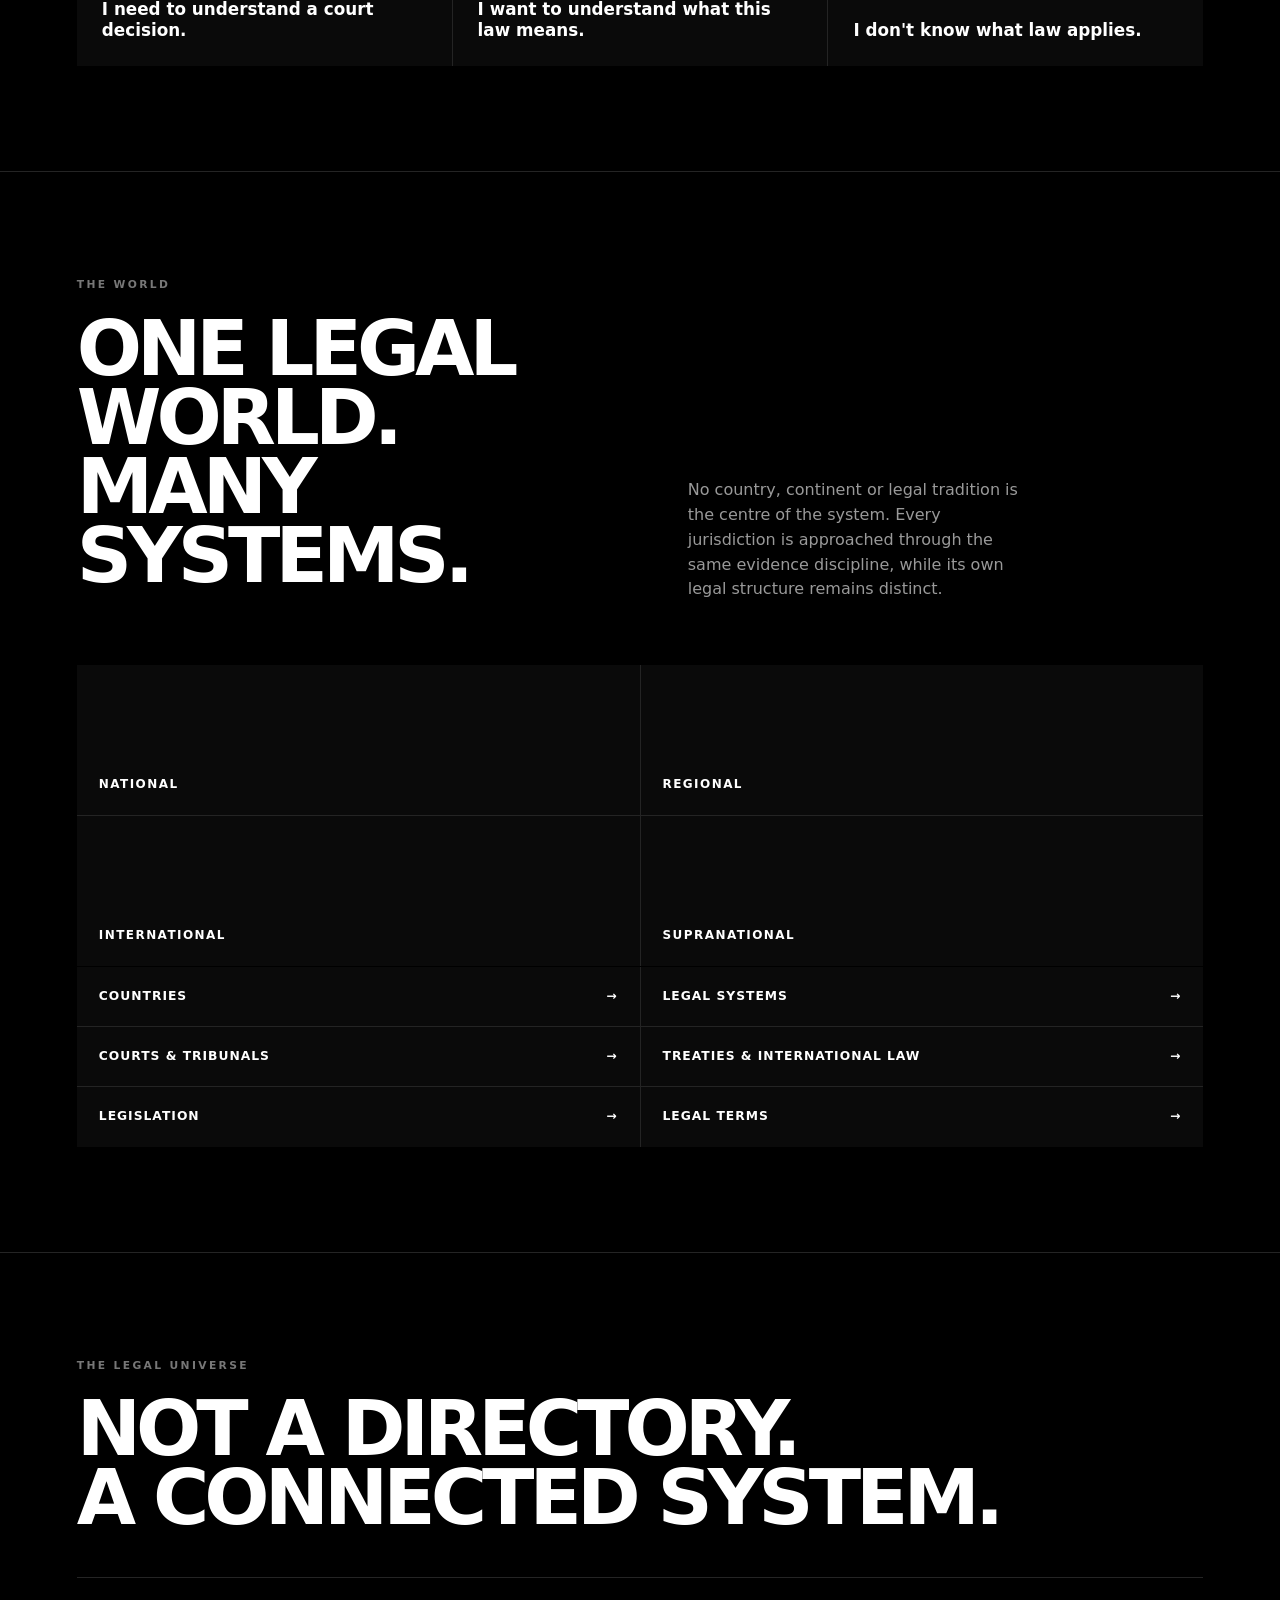
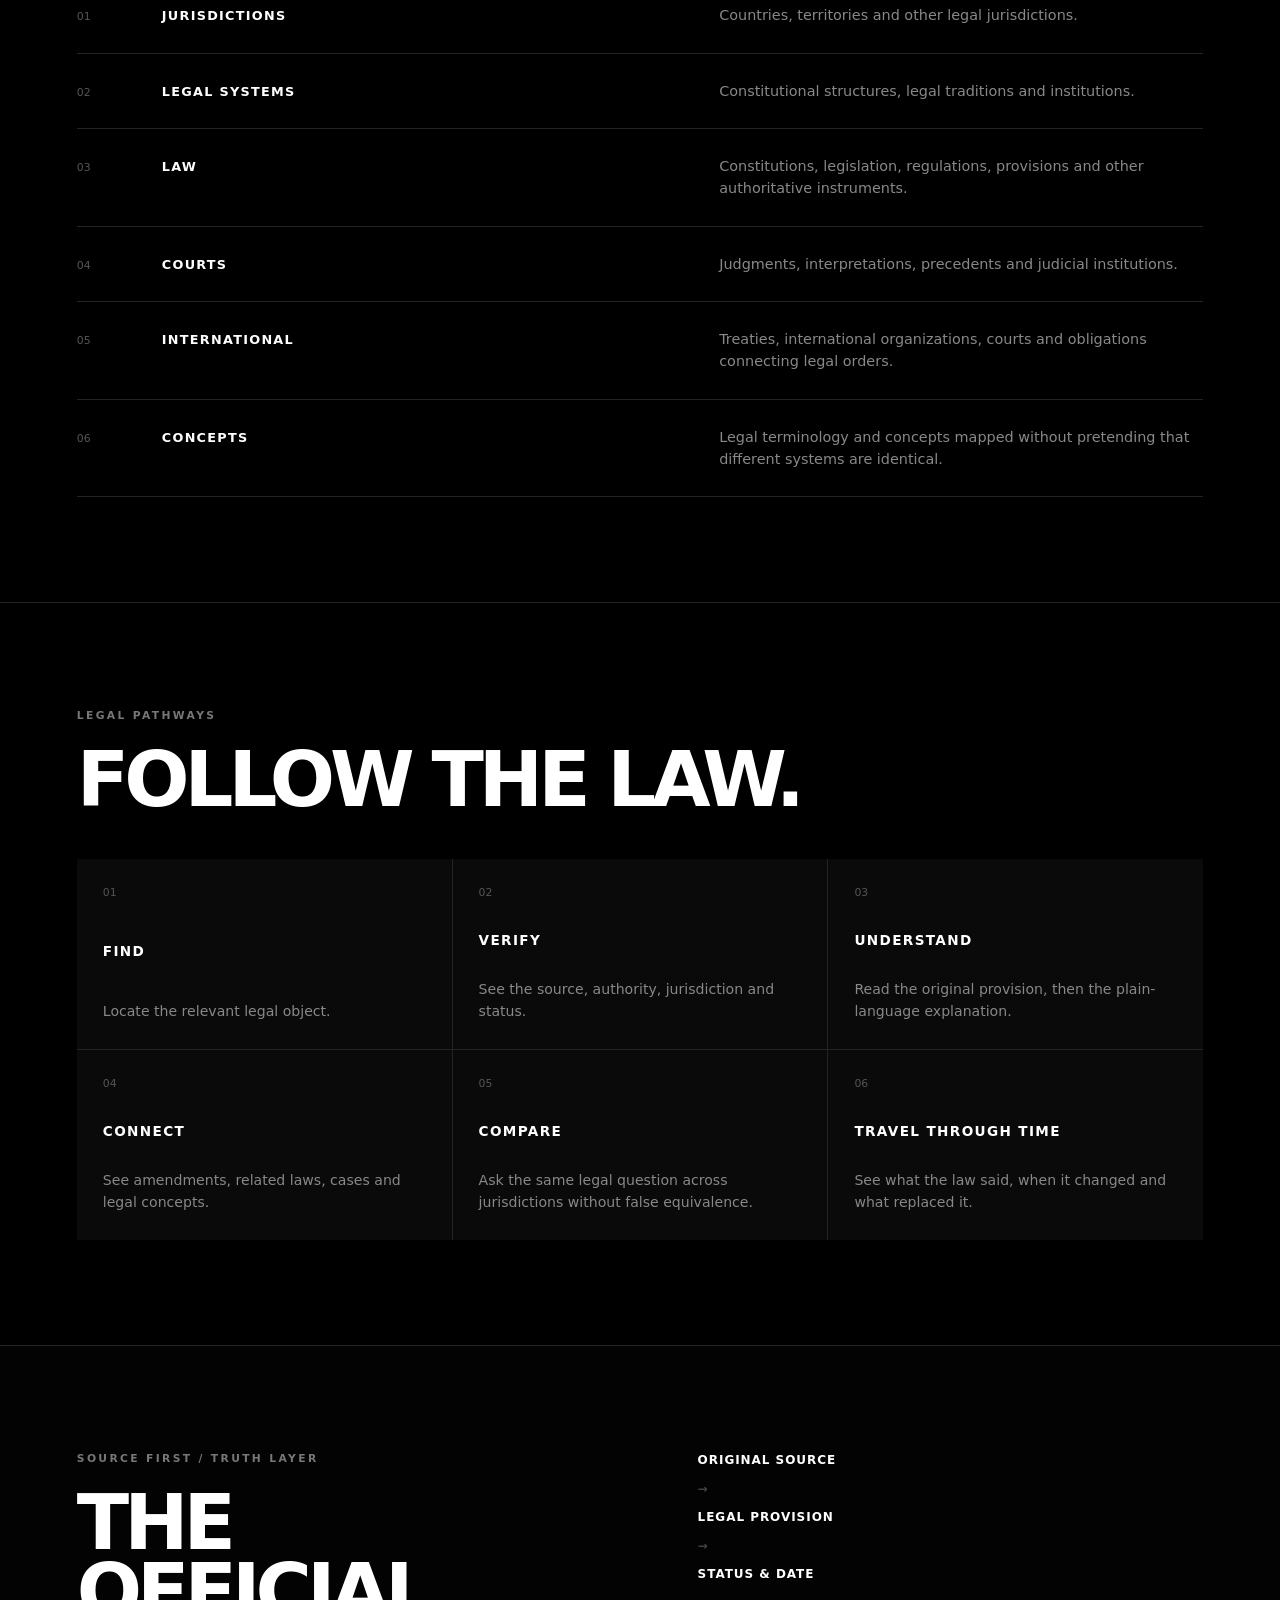
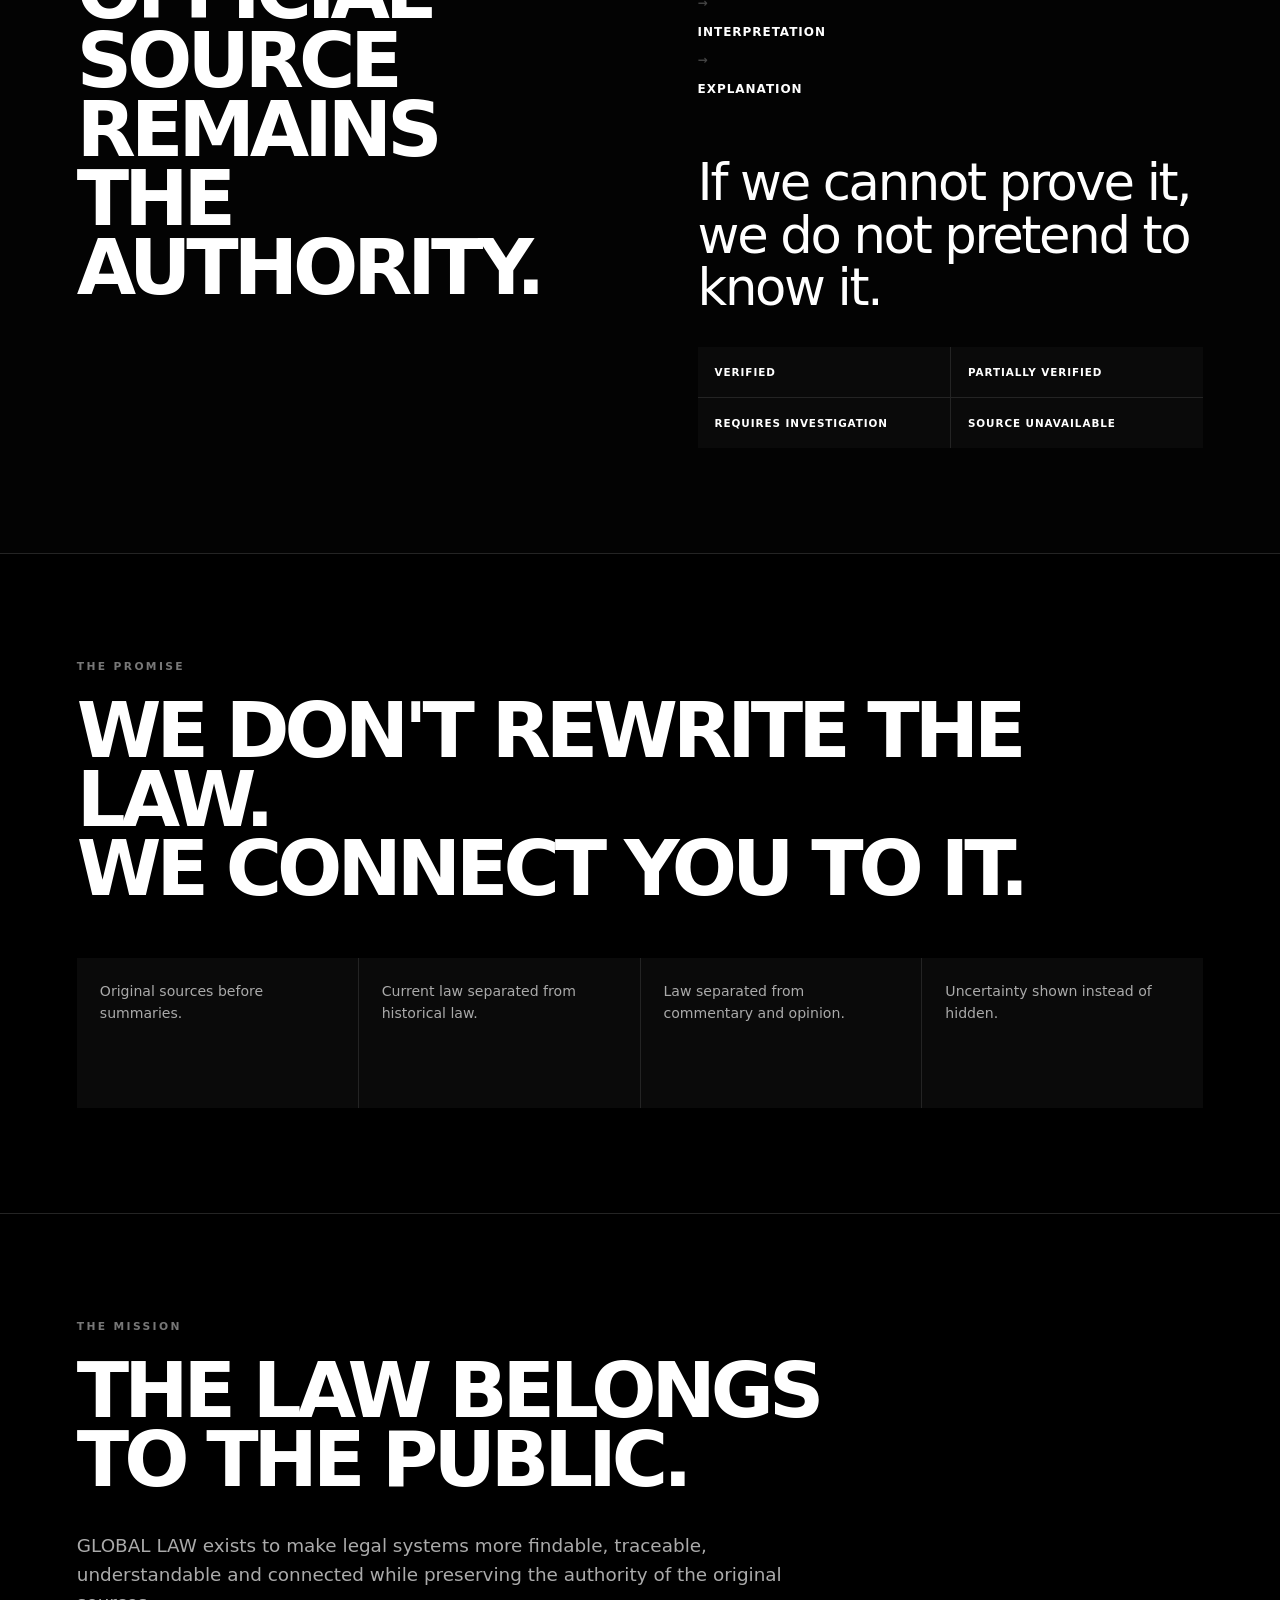
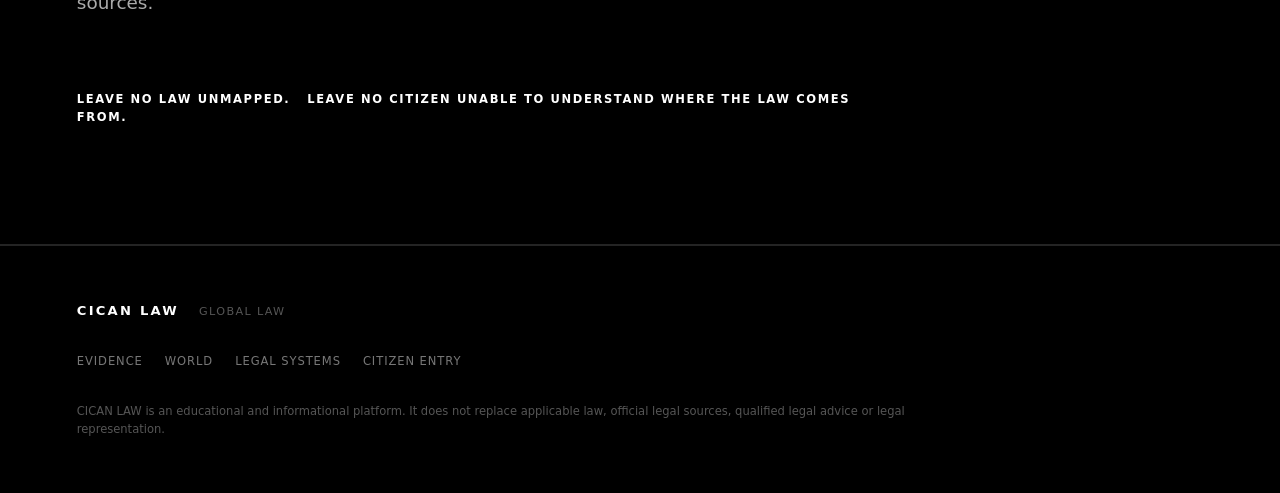
==== commit 71b6da67: "Refine GLOBAL LAW typography spacing" ====
--- a/website/index.html
+++ b/website/index.html
@@ -28,7 +28,7 @@
       <div class="hero-grid">
         <div class="hero-content">
           <p class="hero-brand">CICAN LAW</p>
-          <h1 id="hero-title">GLOBAL LAW</h1>
+          <h1 id="hero-title"><span>GLOBAL</span><span>LAW</span></h1>
           <p class="hero-subtitle">THE WORLD'S LAWS, CONNECTED AND EXPLAINED.</p>
           <p class="hero-copy">Find the law. Understand the law. Trace the law. Compare the law.</p>
 
--- a/website/styles.css
+++ b/website/styles.css
@@ -168,3 +168,27 @@
   .hero-subtitle{font-size:clamp(1.05rem,5vw,1.55rem)!important;line-height:1.2!important}
   .hero-copy{font-size:.94rem;max-width:360px}
 }
+
+/* SIMPLE AUTHORITATIVE CICAN LAW IDENTITY */
+.hero-brand{
+  margin:0 0 22px;
+  color:#fff;
+  font-size:.9rem;
+  font-weight:850;
+  letter-spacing:.28em;
+  text-align:center;
+}
+.hero h1{
+  font-size:clamp(4.6rem,13vw,11rem)!important;
+  letter-spacing:-.075em!important;
+  line-height:.86!important;
+  text-align:center!important;
+}
+.hero-subtitle{
+  margin-top:34px!important;
+}
+.hero-logo{display:none!important}
+@media(max-width:620px){
+  .hero-brand{font-size:.76rem;letter-spacing:.22em;margin-bottom:20px}
+  .hero h1{font-size:clamp(3.7rem,16vw,6.5rem)!important;letter-spacing:-.08em!important}
+}
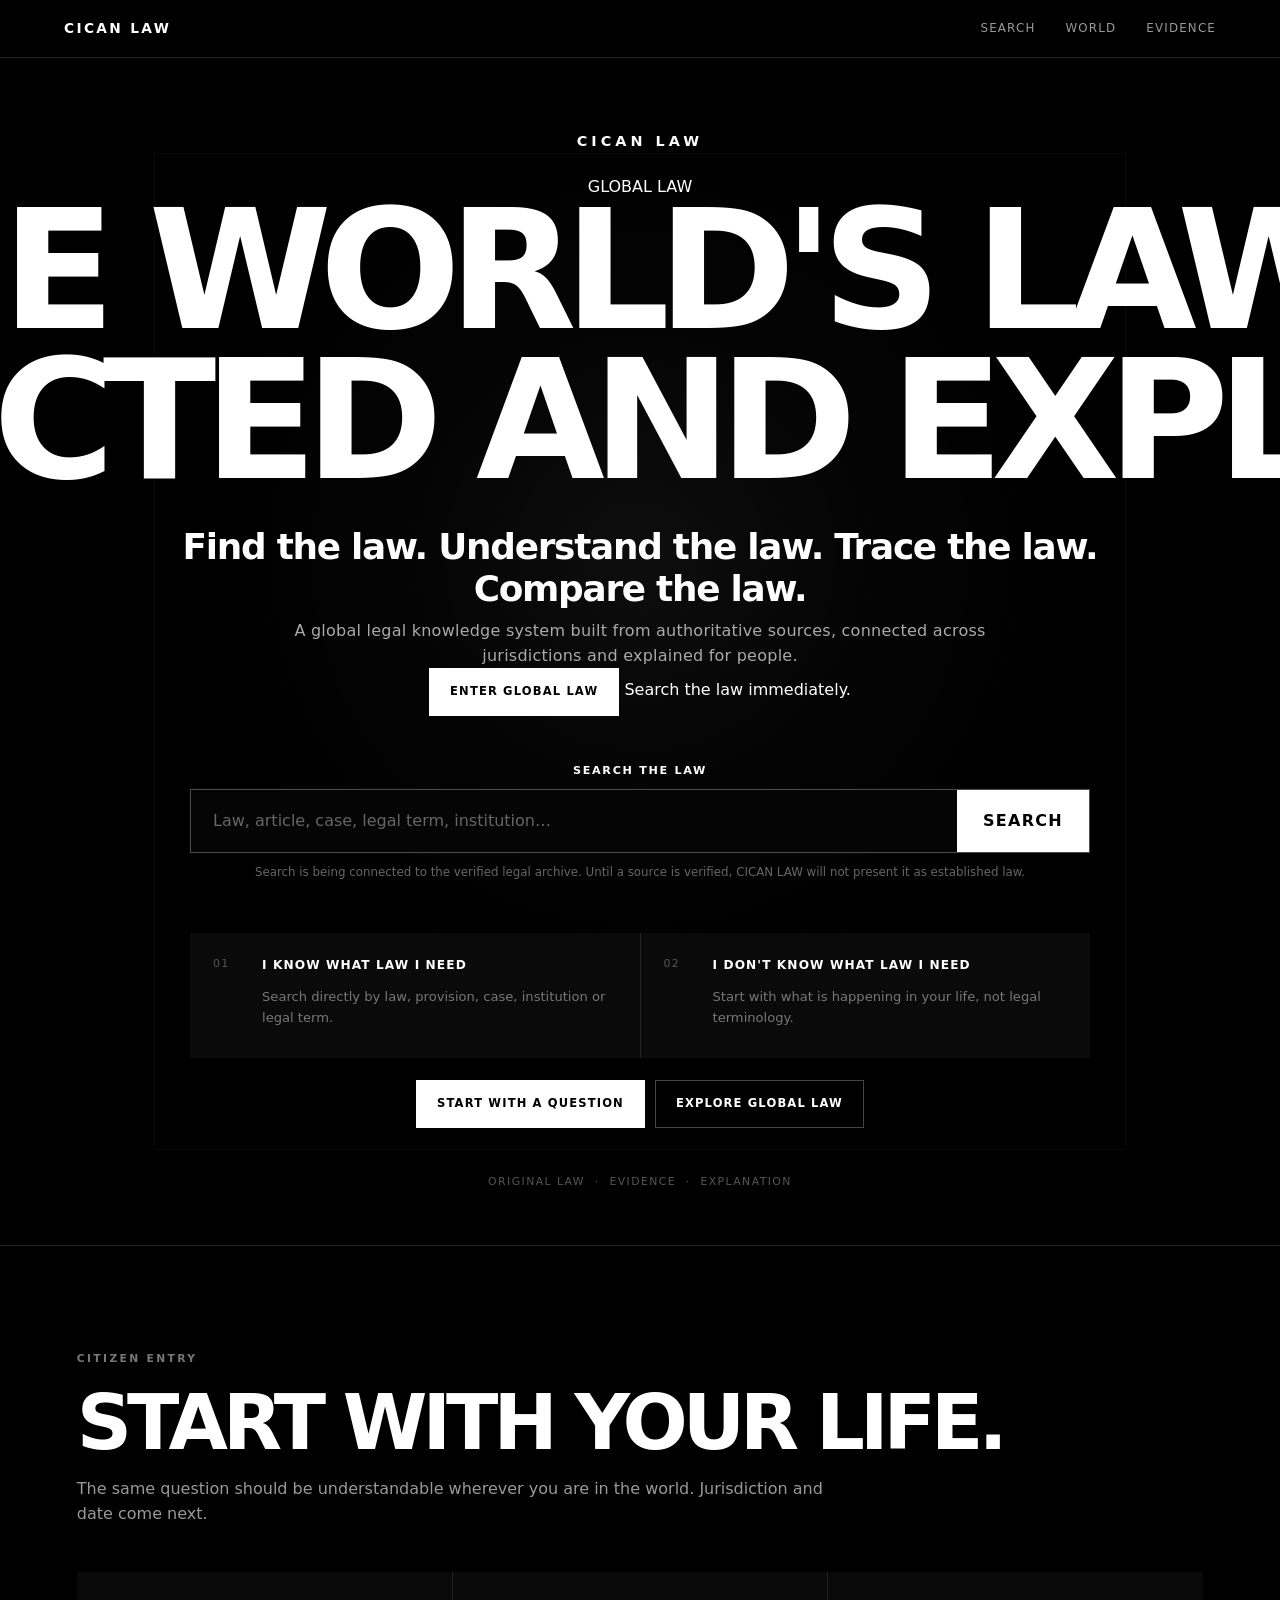
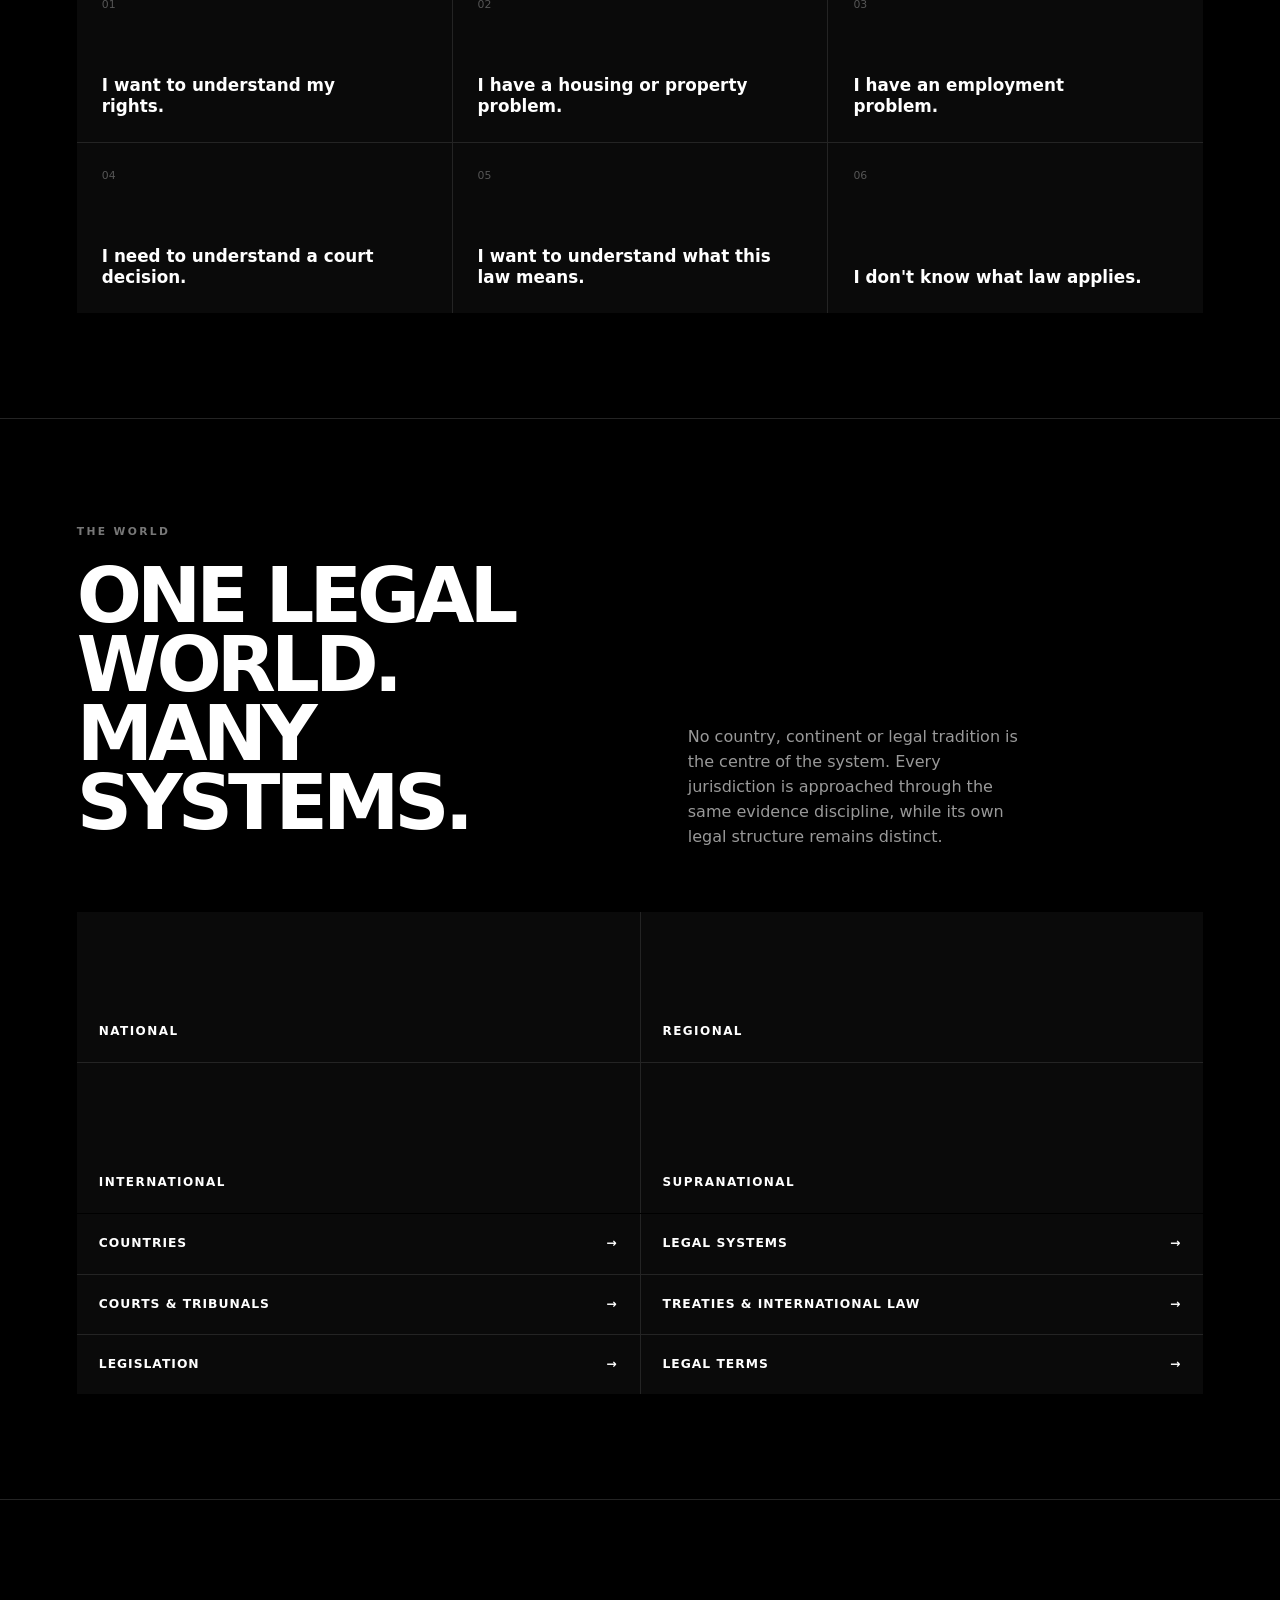
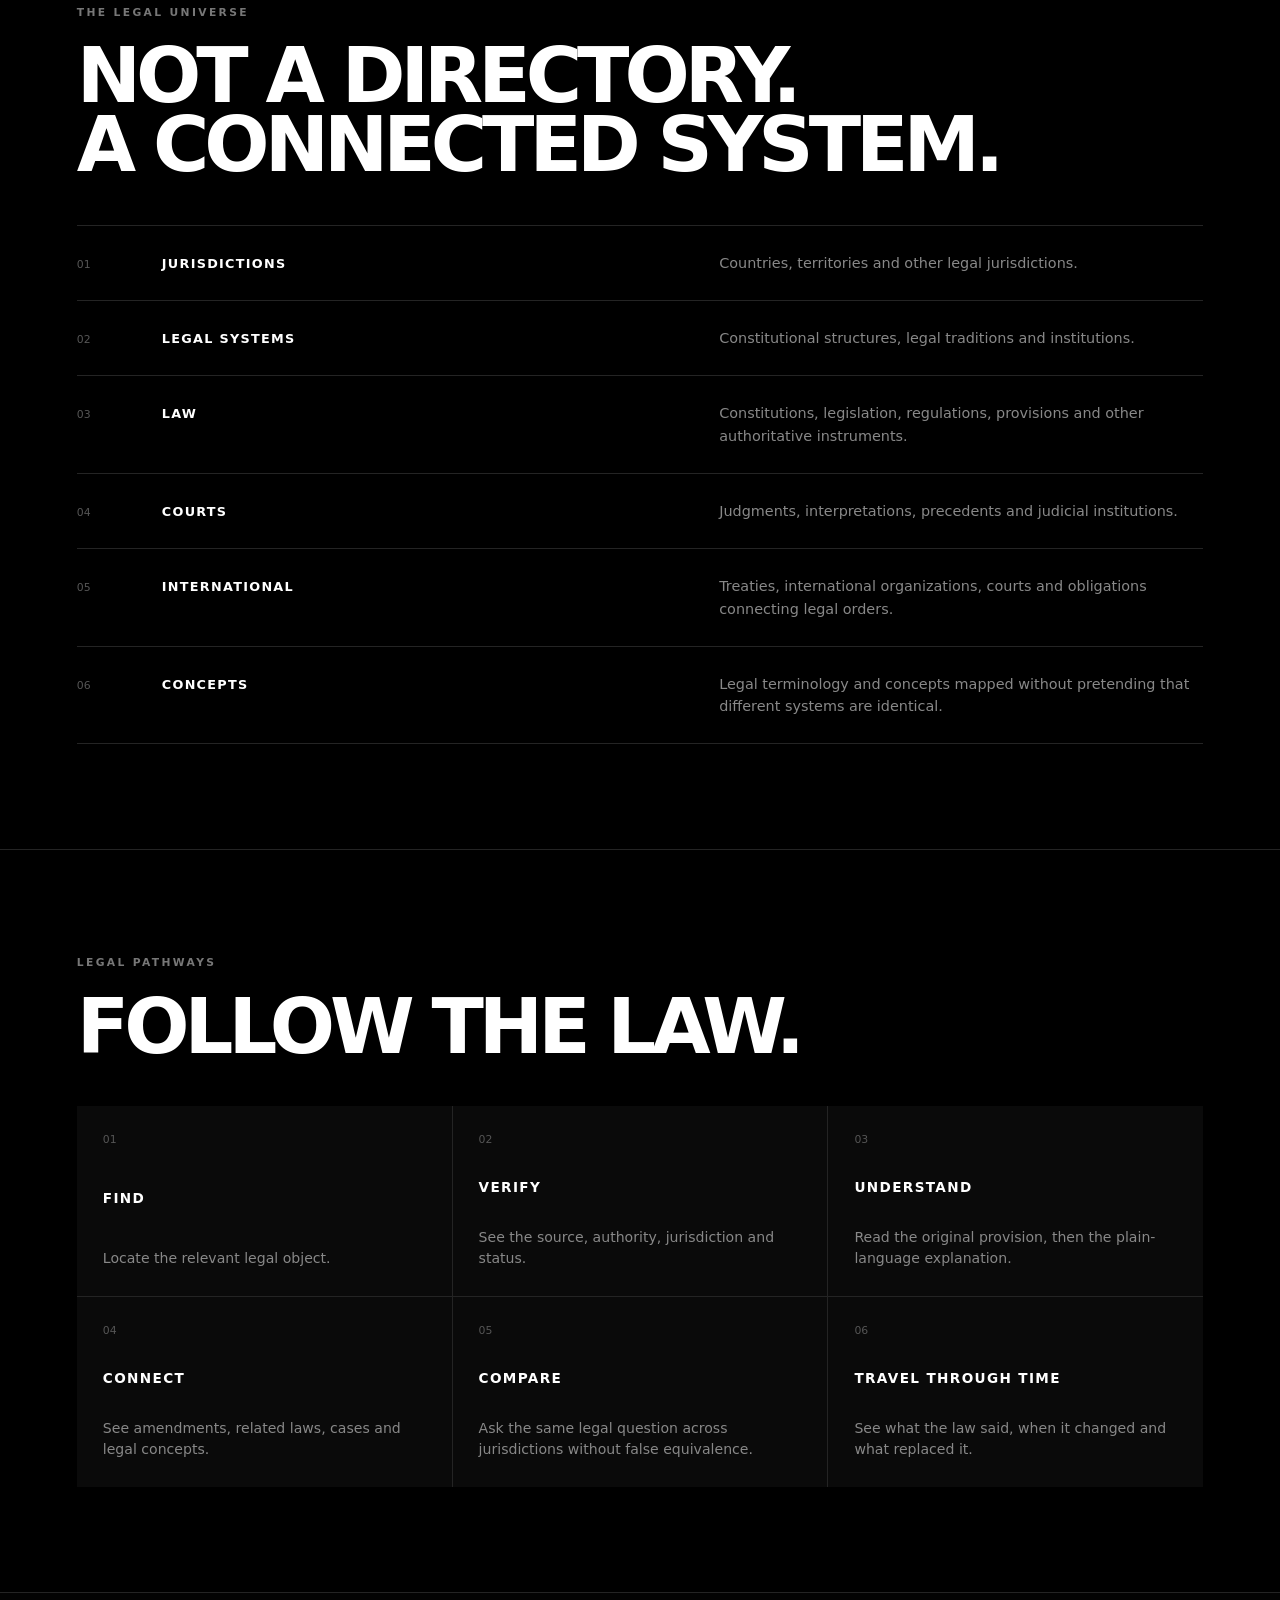
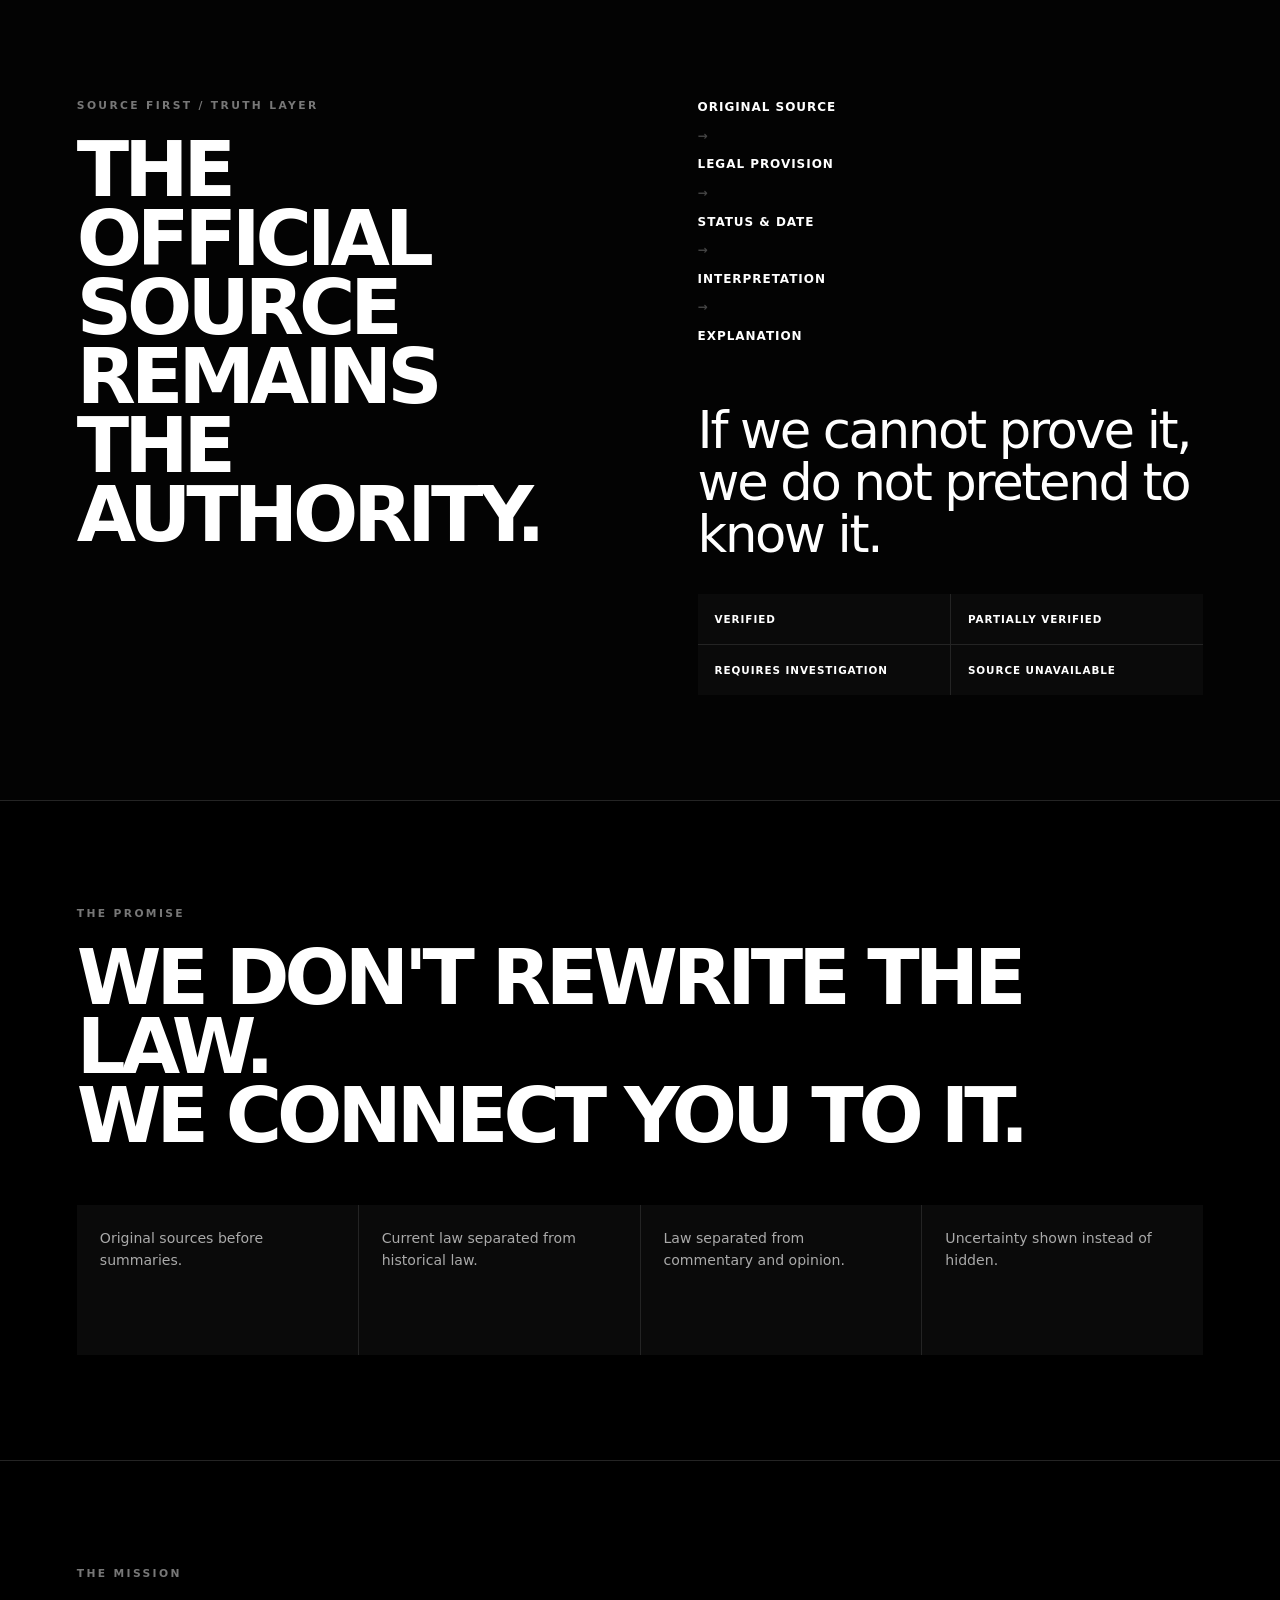
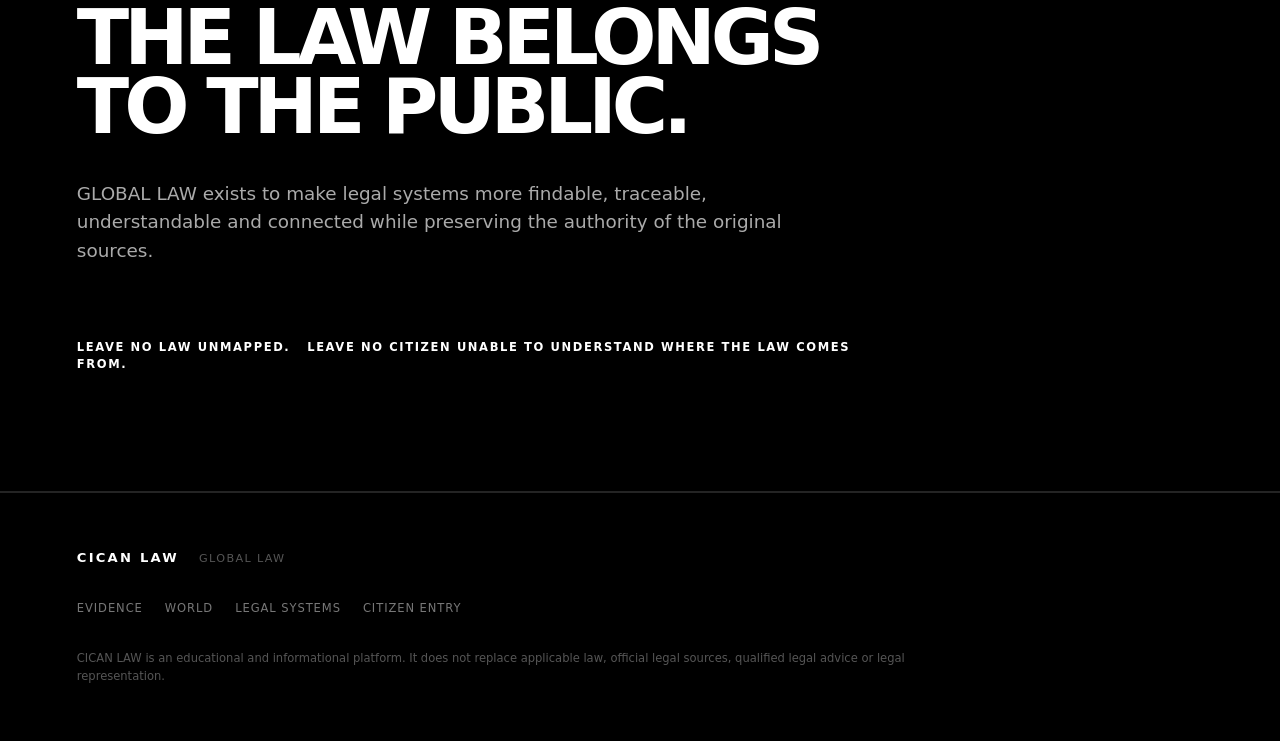
==== commit fadd5429: "Establish CICAN LAW as primary brand and GLOBAL LAW as mission" ====
--- a/website/index.html
+++ b/website/index.html
@@ -27,10 +27,19 @@
     <section class="hero" aria-labelledby="hero-title">
       <div class="hero-grid">
         <div class="hero-content">
-          <p class="hero-brand">CICAN LAW</p>
-          <h1 id="hero-title"><span>GLOBAL</span><span>LAW</span></h1>
-          <p class="hero-subtitle">THE WORLD'S LAWS, CONNECTED AND EXPLAINED.</p>
-          <p class="hero-copy">Find the law. Understand the law. Trace the law. Compare the law.</p>
+          <div class="brand-lockup">
+            <div class="hero-brand">CICAN LAW</div>
+            <div class="brand-rule" aria-hidden="true"></div>
+            <div class="hero-global">GLOBAL LAW</div>
+          </div>
+          <h1 id="hero-title">THE WORLD'S LAWS,<br><span>CONNECTED AND EXPLAINED.</span></h1>
+          <p class="hero-subtitle">Find the law. Understand the law. Trace the law. Compare the law.</p>
+          <p class="hero-copy">A global legal knowledge system built from authoritative sources, connected across jurisdictions and explained for people.</p>
+
+          <div class="hero-entry">
+            <a class="button button-primary" href="#search">ENTER GLOBAL LAW</a>
+            <span>Search the law immediately.</span>
+          </div>
 
           <form id="search" class="search-console" role="search">
             <label for="law-search">Search the law</label>
--- a/website/styles.css
+++ b/website/styles.css
@@ -192,3 +192,25 @@
   .hero-brand{font-size:.76rem;letter-spacing:.22em;margin-bottom:20px}
   .hero h1{font-size:clamp(3.7rem,16vw,6.5rem)!important;letter-spacing:-.08em!important}
 }
+
+/* GLOBAL LAW TYPOGRAPHY — CLEAR WORD SEPARATION */
+.hero h1{
+  display:flex!important;
+  justify-content:center!important;
+  align-items:baseline!important;
+  flex-wrap:wrap!important;
+  column-gap:.24em!important;
+  row-gap:.04em!important;
+  width:100%!important;
+  max-width:1100px!important;
+  margin-left:auto!important;
+  margin-right:auto!important;
+  letter-spacing:-.075em!important;
+}
+.hero h1 span{display:inline-block!important}
+@media(max-width:620px){
+  .hero h1{
+    column-gap:.18em!important;
+    font-size:clamp(3.65rem,15.5vw,6.5rem)!important;
+  }
+}
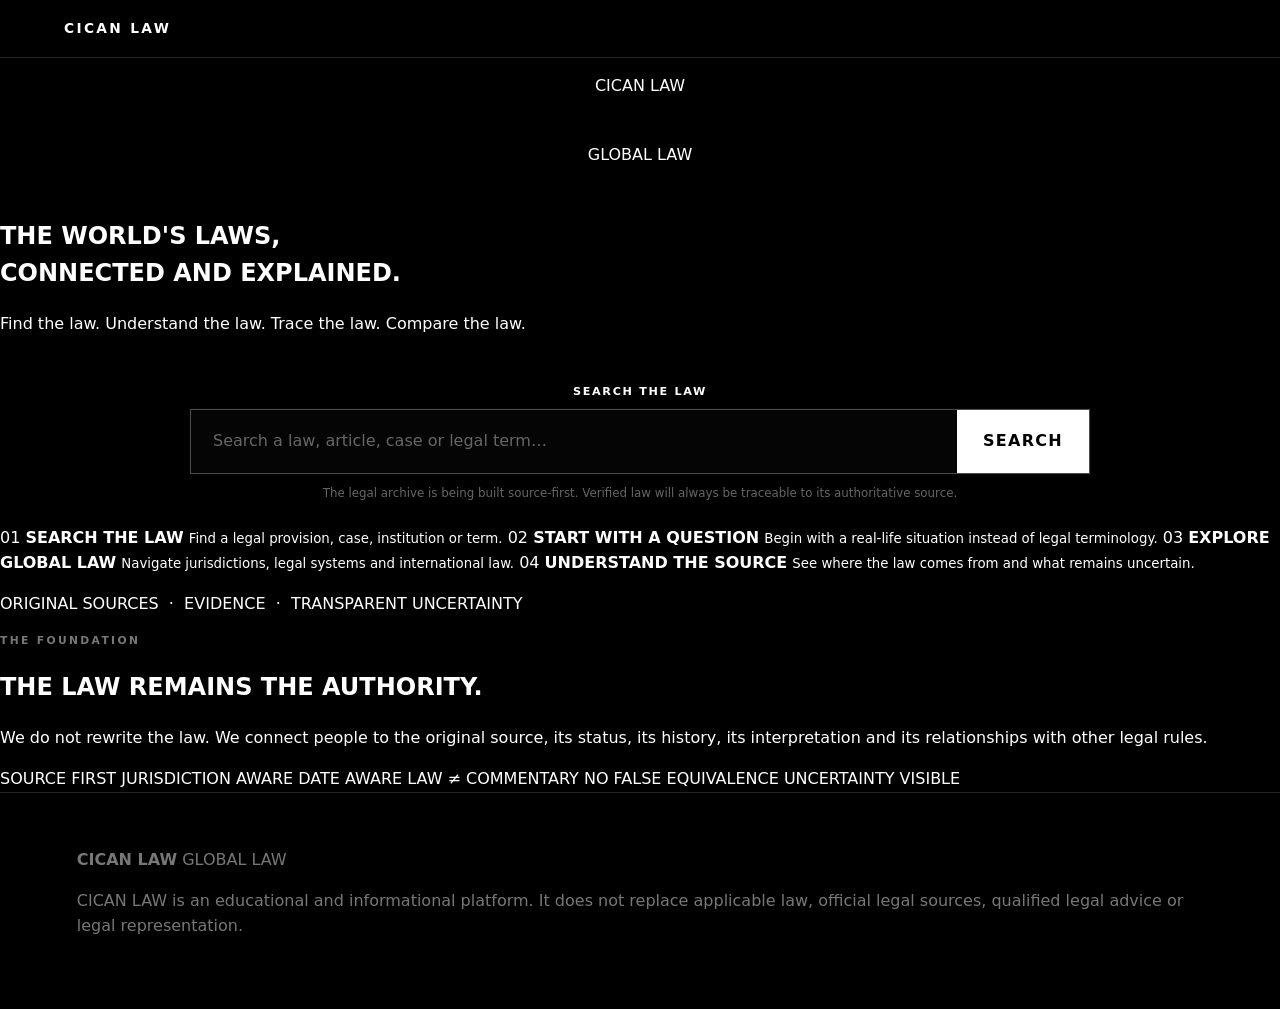
==== commit 3f3dd8ee: "Simplify CICAN LAW landing page into focused global legal entry" ====
--- a/website/index.html
+++ b/website/index.html
@@ -3,12 +3,26 @@
 <head>
   <meta charset="utf-8">
   <meta name="viewport" content="width=device-width, initial-scale=1">
-  <meta name="description" content="CICAN LAW — GLOBAL LAW. The world's laws, connected and explained.">
+  <title>CICAN LAW — GLOBAL LAW</title>
+  <meta name="description" content="CICAN LAW — GLOBAL LAW. Find, understand, trace and compare the world's laws through authoritative legal sources.">
+  <meta name="robots" content="index, follow, max-image-preview:large">
   <meta name="theme-color" content="#000000">
+  <link rel="canonical" href="https://cicangeorgealin.github.io/cican-law/">
   <meta property="og:title" content="CICAN LAW — GLOBAL LAW">
   <meta property="og:description" content="The world's laws, connected and explained.">
   <meta property="og:type" content="website">
-  <title>CICAN LAW — GLOBAL LAW</title>
+  <meta property="og:url" content="https://cicangeorgealin.github.io/cican-law/">
+  <script type="application/ld+json">
+  {
+    "@context":"https://schema.org",
+    "@type":"WebSite",
+    "name":"CICAN LAW",
+    "alternateName":"GLOBAL LAW",
+    "url":"https://cicangeorgealin.github.io/cican-law/",
+    "description":"The world's laws, connected and explained.",
+    "inLanguage":"en"
+  }
+  </script>
   <link rel="stylesheet" href="./styles.css">
 </head>
 <body>
@@ -16,176 +30,79 @@
 
   <header class="site-header">
     <a class="brand" href="./" aria-label="CICAN LAW home">CICAN LAW</a>
-    <nav aria-label="Primary navigation">
-      <a href="#search">Search</a>
-      <a href="#world">World</a>
-      <a href="#method">Evidence</a>
-    </nav>
   </header>
 
   <main id="main">
-    <section class="hero" aria-labelledby="hero-title">
-      <div class="hero-grid">
-        <div class="hero-content">
-          <div class="brand-lockup">
-            <div class="hero-brand">CICAN LAW</div>
-            <div class="brand-rule" aria-hidden="true"></div>
-            <div class="hero-global">GLOBAL LAW</div>
+    <section class="landing" aria-labelledby="page-title">
+      <div class="landing-inner">
+        <div class="brand-lockup">
+          <p class="brand-name">CICAN LAW</p>
+          <p class="brand-sub">GLOBAL LAW</p>
+        </div>
+
+        <h1 id="page-title">THE WORLD'S LAWS,<br><span>CONNECTED AND EXPLAINED.</span></h1>
+        <p class="intro">Find the law. Understand the law. Trace the law. Compare the law.</p>
+
+        <form id="search" class="search-console" role="search">
+          <label for="law-search">SEARCH THE LAW</label>
+          <div class="search-row">
+            <input id="law-search" name="q" type="search" autocomplete="off" placeholder="Search a law, article, case or legal term…" aria-describedby="search-note">
+            <button type="submit">SEARCH</button>
           </div>
-          <h1 id="hero-title">THE WORLD'S LAWS,<br><span>CONNECTED AND EXPLAINED.</span></h1>
-          <p class="hero-subtitle">Find the law. Understand the law. Trace the law. Compare the law.</p>
-          <p class="hero-copy">A global legal knowledge system built from authoritative sources, connected across jurisdictions and explained for people.</p>
+          <p id="search-note" class="search-note">The legal archive is being built source-first. Verified law will always be traceable to its authoritative source.</p>
+          <p id="search-result" class="search-result" role="status" aria-live="polite"></p>
+        </form>
 
-          <div class="hero-entry">
-            <a class="button button-primary" href="#search">ENTER GLOBAL LAW</a>
-            <span>Search the law immediately.</span>
-          </div>
+        <div class="tools" aria-label="CICAN LAW tools">
+          <a class="tool" href="#search" data-tool="search">
+            <span>01</span>
+            <strong>SEARCH THE LAW</strong>
+            <small>Find a legal provision, case, institution or term.</small>
+          </a>
+          <a class="tool" href="#search" data-tool="question">
+            <span>02</span>
+            <strong>START WITH A QUESTION</strong>
+            <small>Begin with a real-life situation instead of legal terminology.</small>
+          </a>
+          <a class="tool" href="#principles">
+            <span>03</span>
+            <strong>EXPLORE GLOBAL LAW</strong>
+            <small>Navigate jurisdictions, legal systems and international law.</small>
+          </a>
+          <a class="tool" href="#principles">
+            <span>04</span>
+            <strong>UNDERSTAND THE SOURCE</strong>
+            <small>See where the law comes from and what remains uncertain.</small>
+          </a>
+        </div>
 
-          <form id="search" class="search-console" role="search">
-            <label for="law-search">Search the law</label>
-            <div class="search-row">
-              <input id="law-search" name="q" type="search" autocomplete="off" placeholder="Law, article, case, legal term, institution…" aria-describedby="search-note">
-              <button type="submit">SEARCH</button>
-            </div>
-            <p id="search-note" class="search-note">Search is being connected to the verified legal archive. Until a source is verified, CICAN LAW will not present it as established law.</p>
-            <p id="search-result" class="search-result" role="status" aria-live="polite"></p>
-          </form>
-
-          <div class="entry-modes" aria-label="Choose how to begin">
-            <button class="entry-card" data-entry="search">
-              <span class="entry-number">01</span>
-              <strong>I KNOW WHAT LAW I NEED</strong>
-              <span>Search directly by law, provision, case, institution or legal term.</span>
-            </button>
-            <button class="entry-card" data-entry="question">
-              <span class="entry-number">02</span>
-              <strong>I DON'T KNOW WHAT LAW I NEED</strong>
-              <span>Start with what is happening in your life, not legal terminology.</span>
-            </button>
-          </div>
-
-          <div class="hero-actions">
-            <a class="button button-primary" href="#question">START WITH A QUESTION</a>
-            <a class="button" href="#world">EXPLORE GLOBAL LAW</a>
-          </div>
-        </div>
-      </div>
-      <p class="trust-line">ORIGINAL LAW &nbsp;·&nbsp; EVIDENCE &nbsp;·&nbsp; EXPLANATION</p>
-    </section>
-
-    <section id="question" class="section question-section" aria-labelledby="question-title">
-      <div class="section-heading">
-        <p class="eyebrow">CITIZEN ENTRY</p>
-        <h2 id="question-title">START WITH YOUR LIFE.</h2>
-        <p>The same question should be understandable wherever you are in the world. Jurisdiction and date come next.</p>
-      </div>
-      <div class="question-grid">
-        <button class="question-card" data-query="I want to understand my rights"><span>01</span><strong>I want to understand my rights.</strong></button>
-        <button class="question-card" data-query="I have a housing or property problem"><span>02</span><strong>I have a housing or property problem.</strong></button>
-        <button class="question-card" data-query="I have an employment problem"><span>03</span><strong>I have an employment problem.</strong></button>
-        <button class="question-card" data-query="I need to understand a court decision"><span>04</span><strong>I need to understand a court decision.</strong></button>
-        <button class="question-card" data-query="I want to understand what this law means"><span>05</span><strong>I want to understand what this law means.</strong></button>
-        <button class="question-card" data-query="I need to know what law applies to my situation"><span>06</span><strong>I don't know what law applies.</strong></button>
+        <p class="trust">ORIGINAL SOURCES &nbsp;·&nbsp; EVIDENCE &nbsp;·&nbsp; TRANSPARENT UNCERTAINTY</p>
       </div>
     </section>
 
-    <section id="world" class="section world-section" aria-labelledby="world-title">
-      <div class="section-heading split-heading">
-        <div>
-          <p class="eyebrow">THE WORLD</p>
-          <h2 id="world-title">ONE LEGAL WORLD.<br>MANY SYSTEMS.</h2>
-        </div>
-        <p>No country, continent or legal tradition is the centre of the system. Every jurisdiction is approached through the same evidence discipline, while its own legal structure remains distinct.</p>
-      </div>
-      <div class="world-map" aria-label="Global legal navigation">
-        <div class="world-axis">NATIONAL</div>
-        <div class="world-axis">REGIONAL</div>
-        <div class="world-axis">INTERNATIONAL</div>
-        <div class="world-axis">SUPRANATIONAL</div>
-      </div>
-      <div class="world-links">
-        <a href="#legal-systems">COUNTRIES <span>→</span></a>
-        <a href="#legal-systems">LEGAL SYSTEMS <span>→</span></a>
-        <a href="#legal-systems">COURTS &amp; TRIBUNALS <span>→</span></a>
-        <a href="#legal-systems">TREATIES &amp; INTERNATIONAL LAW <span>→</span></a>
-        <a href="#legal-systems">LEGISLATION <span>→</span></a>
-        <a href="#legal-systems">LEGAL TERMS <span>→</span></a>
-      </div>
-    </section>
-
-    <section id="legal-systems" class="section systems-section" aria-labelledby="systems-title">
-      <p class="eyebrow">THE LEGAL UNIVERSE</p>
-      <h2 id="systems-title">NOT A DIRECTORY.<br>A CONNECTED SYSTEM.</h2>
-      <div class="system-list">
-        <div class="system-row"><span>01</span><strong>JURISDICTIONS</strong><p>Countries, territories and other legal jurisdictions.</p></div>
-        <div class="system-row"><span>02</span><strong>LEGAL SYSTEMS</strong><p>Constitutional structures, legal traditions and institutions.</p></div>
-        <div class="system-row"><span>03</span><strong>LAW</strong><p>Constitutions, legislation, regulations, provisions and other authoritative instruments.</p></div>
-        <div class="system-row"><span>04</span><strong>COURTS</strong><p>Judgments, interpretations, precedents and judicial institutions.</p></div>
-        <div class="system-row"><span>05</span><strong>INTERNATIONAL</strong><p>Treaties, international organizations, courts and obligations connecting legal orders.</p></div>
-        <div class="system-row"><span>06</span><strong>CONCEPTS</strong><p>Legal terminology and concepts mapped without pretending that different systems are identical.</p></div>
-      </div>
-    </section>
-
-    <section class="section pathways" aria-labelledby="pathways-title">
-      <div class="section-heading">
-        <p class="eyebrow">LEGAL PATHWAYS</p>
-        <h2 id="pathways-title">FOLLOW THE LAW.</h2>
-      </div>
-      <div class="path-grid">
-        <div><span>01</span><b>FIND</b><p>Locate the relevant legal object.</p></div>
-        <div><span>02</span><b>VERIFY</b><p>See the source, authority, jurisdiction and status.</p></div>
-        <div><span>03</span><b>UNDERSTAND</b><p>Read the original provision, then the plain-language explanation.</p></div>
-        <div><span>04</span><b>CONNECT</b><p>See amendments, related laws, cases and legal concepts.</p></div>
-        <div><span>05</span><b>COMPARE</b><p>Ask the same legal question across jurisdictions without false equivalence.</p></div>
-        <div><span>06</span><b>TRAVEL THROUGH TIME</b><p>See what the law said, when it changed and what replaced it.</p></div>
-      </div>
-    </section>
-
-    <section id="method" class="section evidence" aria-labelledby="evidence-title">
-      <div class="evidence-layout">
-        <div>
-          <p class="eyebrow">SOURCE FIRST / TRUTH LAYER</p>
-          <h2 id="evidence-title">THE OFFICIAL SOURCE REMAINS THE AUTHORITY.</h2>
-        </div>
-        <div>
-          <p class="evidence-chain"><span>ORIGINAL SOURCE</span><i>→</i><span>LEGAL PROVISION</span><i>→</i><span>STATUS &amp; DATE</span><i>→</i><span>INTERPRETATION</span><i>→</i><span>EXPLANATION</span></p>
-          <p class="large-note">If we cannot prove it, we do not pretend to know it.</p>
-          <div class="status-grid">
-            <span>VERIFIED</span><span>PARTIALLY VERIFIED</span><span>REQUIRES INVESTIGATION</span><span>SOURCE UNAVAILABLE</span>
-          </div>
+    <section id="principles" class="principles" aria-labelledby="principles-title">
+      <div class="principles-inner">
+        <p class="eyebrow">THE FOUNDATION</p>
+        <h2 id="principles-title">THE LAW REMAINS THE AUTHORITY.</h2>
+        <p>We do not rewrite the law. We connect people to the original source, its status, its history, its interpretation and its relationships with other legal rules.</p>
+        <div class="principle-list">
+          <span>SOURCE FIRST</span>
+          <span>JURISDICTION AWARE</span>
+          <span>DATE AWARE</span>
+          <span>LAW ≠ COMMENTARY</span>
+          <span>NO FALSE EQUIVALENCE</span>
+          <span>UNCERTAINTY VISIBLE</span>
         </div>
       </div>
-    </section>
-
-    <section class="section promise" aria-labelledby="promise-title">
-      <p class="eyebrow">THE PROMISE</p>
-      <h2 id="promise-title">WE DON'T REWRITE THE LAW.<br>WE CONNECT YOU TO IT.</h2>
-      <div class="promise-grid">
-        <p>Original sources before summaries.</p>
-        <p>Current law separated from historical law.</p>
-        <p>Law separated from commentary and opinion.</p>
-        <p>Uncertainty shown instead of hidden.</p>
-      </div>
-    </section>
-
-    <section class="section mission" aria-labelledby="mission-title">
-      <p class="eyebrow">THE MISSION</p>
-      <h2 id="mission-title">THE LAW BELONGS<br>TO THE PUBLIC.</h2>
-      <p>GLOBAL LAW exists to make legal systems more findable, traceable, understandable and connected while preserving the authority of the original sources.</p>
-      <p class="mission-line">LEAVE NO LAW UNMAPPED. &nbsp; LEAVE NO CITIZEN UNABLE TO UNDERSTAND WHERE THE LAW COMES FROM.</p>
     </section>
   </main>
 
   <footer class="site-footer">
-    <div class="footer-brand">
-      <strong>CICAN LAW</strong>
-      <span>GLOBAL LAW</span>
-    </div>
-    <nav aria-label="Footer navigation">
-      <a href="#method">Evidence</a><a href="#world">World</a><a href="#legal-systems">Legal systems</a><a href="#question">Citizen entry</a>
-    </nav>
-    <p class="disclaimer">CICAN LAW is an educational and informational platform. It does not replace applicable law, official legal sources, qualified legal advice or legal representation.</p>
+    <strong>CICAN LAW</strong>
+    <span>GLOBAL LAW</span>
+    <p>CICAN LAW is an educational and informational platform. It does not replace applicable law, official legal sources, qualified legal advice or legal representation.</p>
   </footer>
+
   <script src="./app.js"></script>
 </body>
 </html>
--- a/website/styles.css
+++ b/website/styles.css
@@ -214,3 +214,84 @@
     font-size:clamp(3.65rem,15.5vw,6.5rem)!important;
   }
 }
+
+/* BRAND LOCKUP — CICAN LAW IS THE NAME, GLOBAL LAW IS THE MISSION */
+.brand-lockup{
+  display:flex;
+  flex-direction:column;
+  align-items:center;
+  justify-content:center;
+  gap:12px;
+  margin:0 auto 34px;
+}
+.hero-brand{
+  margin:0!important;
+  color:#fff;
+  font-size:clamp(1.15rem,2.2vw,1.55rem)!important;
+  font-weight:900!important;
+  letter-spacing:.28em!important;
+  line-height:1!important;
+}
+.brand-rule{
+  width:52px;
+  height:1px;
+  background:#555;
+}
+.hero-global{
+  color:#888;
+  font-size:.68rem;
+  font-weight:800;
+  letter-spacing:.25em;
+  line-height:1;
+}
+.hero h1{
+  display:block!important;
+  width:100%!important;
+  max-width:1100px!important;
+  margin:0 auto!important;
+  font-size:clamp(3.9rem,8.7vw,8rem)!important;
+  line-height:.94!important;
+  letter-spacing:-.065em!important;
+  font-weight:850!important;
+  text-align:center!important;
+}
+.hero h1 span{display:inline-block}
+.hero-subtitle{
+  max-width:760px!important;
+  margin:32px auto 0!important;
+  color:#aaa!important;
+  font-size:clamp(1rem,2vw,1.3rem)!important;
+  line-height:1.5!important;
+  letter-spacing:0!important;
+  font-weight:450!important;
+}
+.hero-copy{
+  max-width:660px!important;
+  margin:14px auto 0!important;
+  color:#777!important;
+  font-size:.9rem!important;
+  line-height:1.65!important;
+}
+.hero-entry{
+  display:flex;
+  flex-direction:column;
+  align-items:center;
+  gap:10px;
+  margin-top:30px;
+}
+.hero-entry .button{min-width:210px;text-align:center}
+.hero-entry>span{color:#555;font-size:.7rem;letter-spacing:.08em}
+.hero-actions{margin-top:18px!important}
+@media(max-width:620px){
+  .brand-lockup{margin-bottom:28px;gap:10px}
+  .hero-brand{font-size:.95rem!important;letter-spacing:.22em!important}
+  .hero-global{font-size:.6rem;letter-spacing:.2em}
+  .hero h1{
+    font-size:clamp(2.9rem,11.5vw,5rem)!important;
+    line-height:.98!important;
+    letter-spacing:-.055em!important;
+  }
+  .hero-subtitle{font-size:1rem!important;margin-top:25px!important}
+  .hero-copy{font-size:.84rem!important}
+  .hero-entry{margin-top:25px}
+}
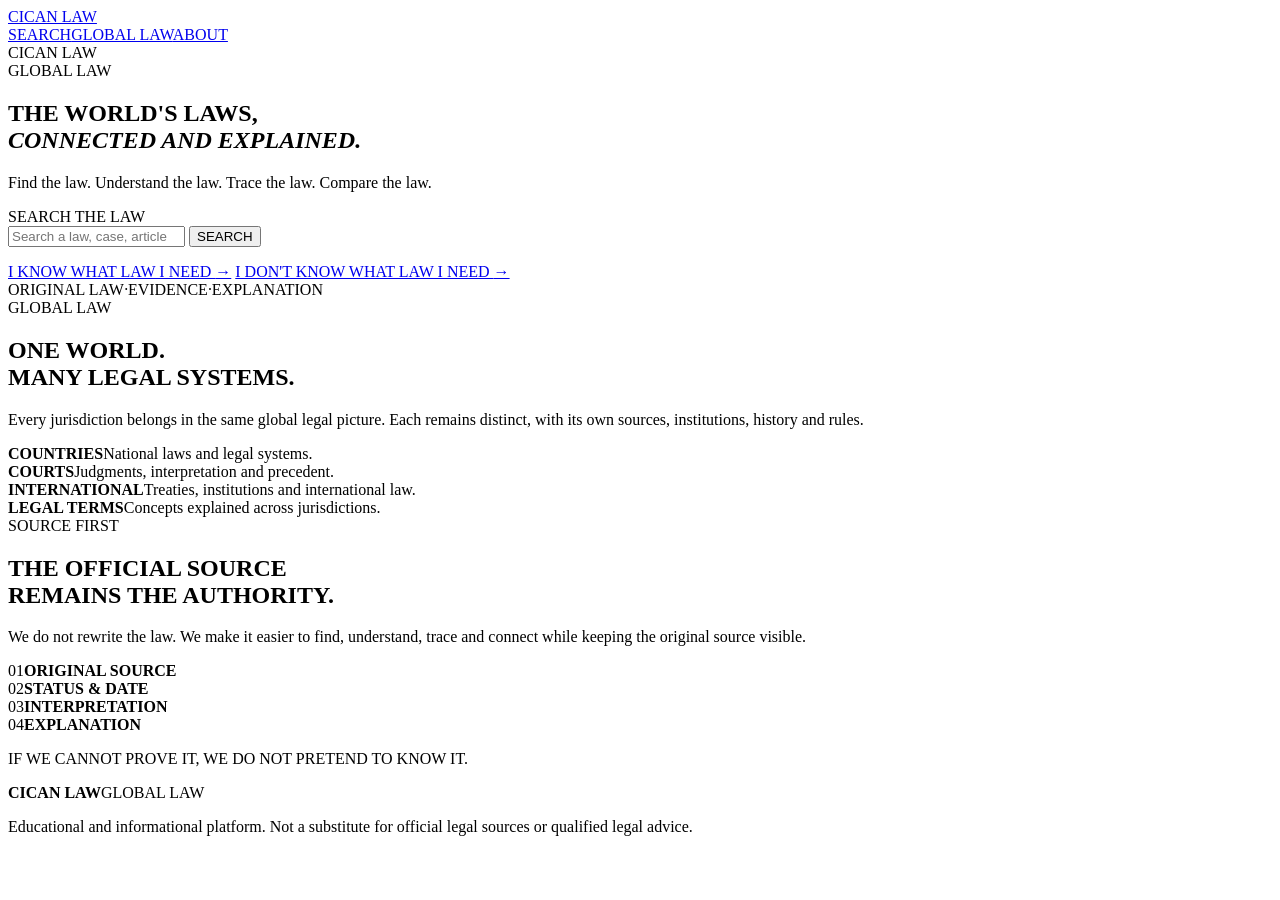
==== commit de08f61c: "Start fresh with new CICAN LAW website page" ====
--- a/website/index.html
+++ b/website/index.html
@@ -1,108 +1,84 @@
 <!doctype html>
 <html lang="en">
 <head>
-  <meta charset="utf-8">
-  <meta name="viewport" content="width=device-width, initial-scale=1">
-  <title>CICAN LAW — GLOBAL LAW</title>
-  <meta name="description" content="CICAN LAW — GLOBAL LAW. Find, understand, trace and compare the world's laws through authoritative legal sources.">
-  <meta name="robots" content="index, follow, max-image-preview:large">
-  <meta name="theme-color" content="#000000">
-  <link rel="canonical" href="https://cicangeorgealin.github.io/cican-law/">
-  <meta property="og:title" content="CICAN LAW — GLOBAL LAW">
-  <meta property="og:description" content="The world's laws, connected and explained.">
-  <meta property="og:type" content="website">
-  <meta property="og:url" content="https://cicangeorgealin.github.io/cican-law/">
-  <script type="application/ld+json">
-  {
-    "@context":"https://schema.org",
-    "@type":"WebSite",
-    "name":"CICAN LAW",
-    "alternateName":"GLOBAL LAW",
-    "url":"https://cicangeorgealin.github.io/cican-law/",
-    "description":"The world's laws, connected and explained.",
-    "inLanguage":"en"
-  }
-  </script>
-  <link rel="stylesheet" href="./styles.css">
+<meta charset="utf-8">
+<meta name="viewport" content="width=device-width,initial-scale=1">
+<title>CICAN LAW — GLOBAL LAW</title>
+<meta name="description" content="CICAN LAW — GLOBAL LAW. The world's laws, connected and explained.">
+<meta name="robots" content="index,follow">
+<meta name="theme-color" content="#000000">
+<link rel="canonical" href="https://cicangeorgealin.github.io/cican-law/">
+<link rel="stylesheet" href="./website/styles.css">
 </head>
 <body>
-  <a class="skip-link" href="#main">Skip to content</a>
+<header class="topbar">
+  <a class="wordmark" href="./" aria-label="CICAN LAW home">CICAN LAW</a>
+  <nav aria-label="Main navigation"><a href="#search">SEARCH</a><a href="#global-law">GLOBAL LAW</a><a href="#principles">ABOUT</a></nav>
+</header>
 
-  <header class="site-header">
-    <a class="brand" href="./" aria-label="CICAN LAW home">CICAN LAW</a>
-  </header>
+<main>
+<section class="hero">
+  <div class="hero-inner">
+    <div class="identity">
+      <div class="cican">CICAN LAW</div>
+      <div class="rule"></div>
+      <div class="global">GLOBAL LAW</div>
+    </div>
 
-  <main id="main">
-    <section class="landing" aria-labelledby="page-title">
-      <div class="landing-inner">
-        <div class="brand-lockup">
-          <p class="brand-name">CICAN LAW</p>
-          <p class="brand-sub">GLOBAL LAW</p>
-        </div>
+    <h1>THE WORLD'S LAWS,<br><em>CONNECTED AND EXPLAINED.</em></h1>
+    <p class="lead">Find the law. Understand the law. Trace the law. Compare the law.</p>
 
-        <h1 id="page-title">THE WORLD'S LAWS,<br><span>CONNECTED AND EXPLAINED.</span></h1>
-        <p class="intro">Find the law. Understand the law. Trace the law. Compare the law.</p>
+    <form id="search" class="search" role="search">
+      <label for="q">SEARCH THE LAW</label>
+      <div class="search-box">
+        <input id="q" name="q" type="search" autocomplete="off" placeholder="Search a law, case, article or legal term">
+        <button type="submit">SEARCH</button>
+      </div>
+      <p id="search-message" aria-live="polite"></p>
+    </form>
 
-        <form id="search" class="search-console" role="search">
-          <label for="law-search">SEARCH THE LAW</label>
-          <div class="search-row">
-            <input id="law-search" name="q" type="search" autocomplete="off" placeholder="Search a law, article, case or legal term…" aria-describedby="search-note">
-            <button type="submit">SEARCH</button>
-          </div>
-          <p id="search-note" class="search-note">The legal archive is being built source-first. Verified law will always be traceable to its authoritative source.</p>
-          <p id="search-result" class="search-result" role="status" aria-live="polite"></p>
-        </form>
+    <div class="start">
+      <a href="#search">I KNOW WHAT LAW I NEED <span>→</span></a>
+      <a href="#global-law">I DON'T KNOW WHAT LAW I NEED <span>→</span></a>
+    </div>
 
-        <div class="tools" aria-label="CICAN LAW tools">
-          <a class="tool" href="#search" data-tool="search">
-            <span>01</span>
-            <strong>SEARCH THE LAW</strong>
-            <small>Find a legal provision, case, institution or term.</small>
-          </a>
-          <a class="tool" href="#search" data-tool="question">
-            <span>02</span>
-            <strong>START WITH A QUESTION</strong>
-            <small>Begin with a real-life situation instead of legal terminology.</small>
-          </a>
-          <a class="tool" href="#principles">
-            <span>03</span>
-            <strong>EXPLORE GLOBAL LAW</strong>
-            <small>Navigate jurisdictions, legal systems and international law.</small>
-          </a>
-          <a class="tool" href="#principles">
-            <span>04</span>
-            <strong>UNDERSTAND THE SOURCE</strong>
-            <small>See where the law comes from and what remains uncertain.</small>
-          </a>
-        </div>
+    <div class="principles-mini">
+      <span>ORIGINAL LAW</span><i>·</i><span>EVIDENCE</span><i>·</i><span>EXPLANATION</span>
+    </div>
+  </div>
+</section>
 
-        <p class="trust">ORIGINAL SOURCES &nbsp;·&nbsp; EVIDENCE &nbsp;·&nbsp; TRANSPARENT UNCERTAINTY</p>
-      </div>
-    </section>
+<section id="global-law" class="section">
+  <div class="section-label">GLOBAL LAW</div>
+  <div class="section-content">
+    <h2>ONE WORLD.<br>MANY LEGAL SYSTEMS.</h2>
+    <p>Every jurisdiction belongs in the same global legal picture. Each remains distinct, with its own sources, institutions, history and rules.</p>
+    <div class="grid">
+      <div><b>COUNTRIES</b><span>National laws and legal systems.</span></div>
+      <div><b>COURTS</b><span>Judgments, interpretation and precedent.</span></div>
+      <div><b>INTERNATIONAL</b><span>Treaties, institutions and international law.</span></div>
+      <div><b>LEGAL TERMS</b><span>Concepts explained across jurisdictions.</span></div>
+    </div>
+  </div>
+</section>
 
-    <section id="principles" class="principles" aria-labelledby="principles-title">
-      <div class="principles-inner">
-        <p class="eyebrow">THE FOUNDATION</p>
-        <h2 id="principles-title">THE LAW REMAINS THE AUTHORITY.</h2>
-        <p>We do not rewrite the law. We connect people to the original source, its status, its history, its interpretation and its relationships with other legal rules.</p>
-        <div class="principle-list">
-          <span>SOURCE FIRST</span>
-          <span>JURISDICTION AWARE</span>
-          <span>DATE AWARE</span>
-          <span>LAW ≠ COMMENTARY</span>
-          <span>NO FALSE EQUIVALENCE</span>
-          <span>UNCERTAINTY VISIBLE</span>
-        </div>
-      </div>
-    </section>
-  </main>
+<section id="principles" class="section source">
+  <div class="section-label">SOURCE FIRST</div>
+  <div class="section-content">
+    <h2>THE OFFICIAL SOURCE<br>REMAINS THE AUTHORITY.</h2>
+    <p>We do not rewrite the law. We make it easier to find, understand, trace and connect while keeping the original source visible.</p>
+    <div class="line-list">
+      <div><span>01</span><b>ORIGINAL SOURCE</b></div>
+      <div><span>02</span><b>STATUS &amp; DATE</b></div>
+      <div><span>03</span><b>INTERPRETATION</b></div>
+      <div><span>04</span><b>EXPLANATION</b></div>
+    </div>
+    <p class="truth">IF WE CANNOT PROVE IT, WE DO NOT PRETEND TO KNOW IT.</p>
+  </div>
+</section>
+</main>
 
-  <footer class="site-footer">
-    <strong>CICAN LAW</strong>
-    <span>GLOBAL LAW</span>
-    <p>CICAN LAW is an educational and informational platform. It does not replace applicable law, official legal sources, qualified legal advice or legal representation.</p>
-  </footer>
-
-  <script src="./app.js"></script>
+<footer><strong>CICAN LAW</strong><span>GLOBAL LAW</span><p>Educational and informational platform. Not a substitute for official legal sources or qualified legal advice.</p></footer>
+<script src="./website/app.js"></script>
 </body>
 </html>
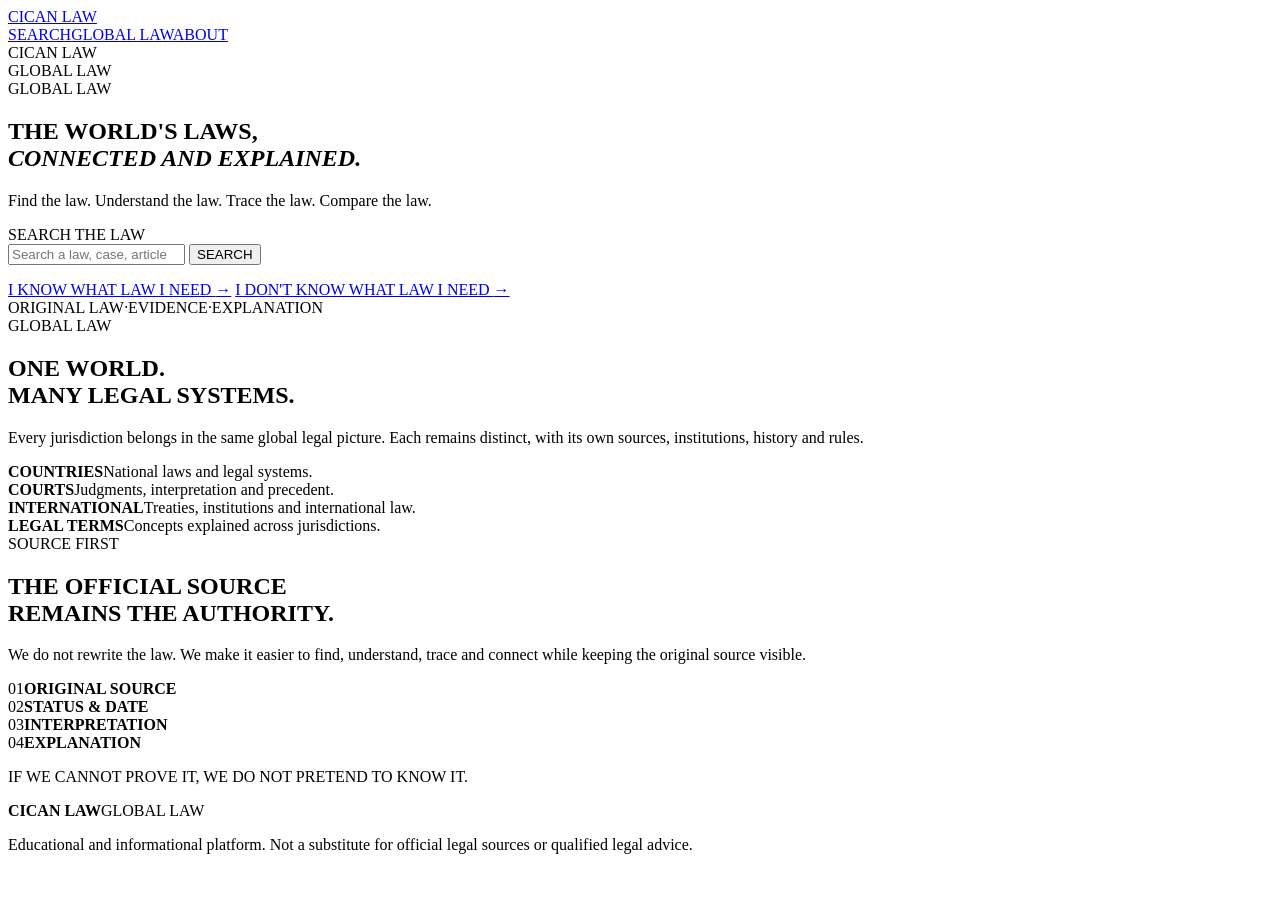
==== commit 28c79d49: "Make CICAN LAW website page mobile responsive and keep simple logo lockup" ====
--- a/website/index.html
+++ b/website/index.html
@@ -12,15 +12,18 @@
 </head>
 <body>
 <header class="topbar">
-  <a class="wordmark" href="./" aria-label="CICAN LAW home">CICAN LAW</a>
+  <a class="wordmark" href="./" aria-label="CICAN LAW">CICAN LAW</a>
   <nav aria-label="Main navigation"><a href="#search">SEARCH</a><a href="#global-law">GLOBAL LAW</a><a href="#principles">ABOUT</a></nav>
 </header>
 
 <main>
 <section class="hero">
   <div class="hero-inner">
-    <div class="identity">
+    <div class="identity" aria-label="CICAN LAW — GLOBAL LAW">
       <div class="cican">CICAN LAW</div>
+      <div class="rule"></div>
+      <div class="global">GLOBAL LAW</div>
+    </div>
       <div class="rule"></div>
       <div class="global">GLOBAL LAW</div>
     </div>
